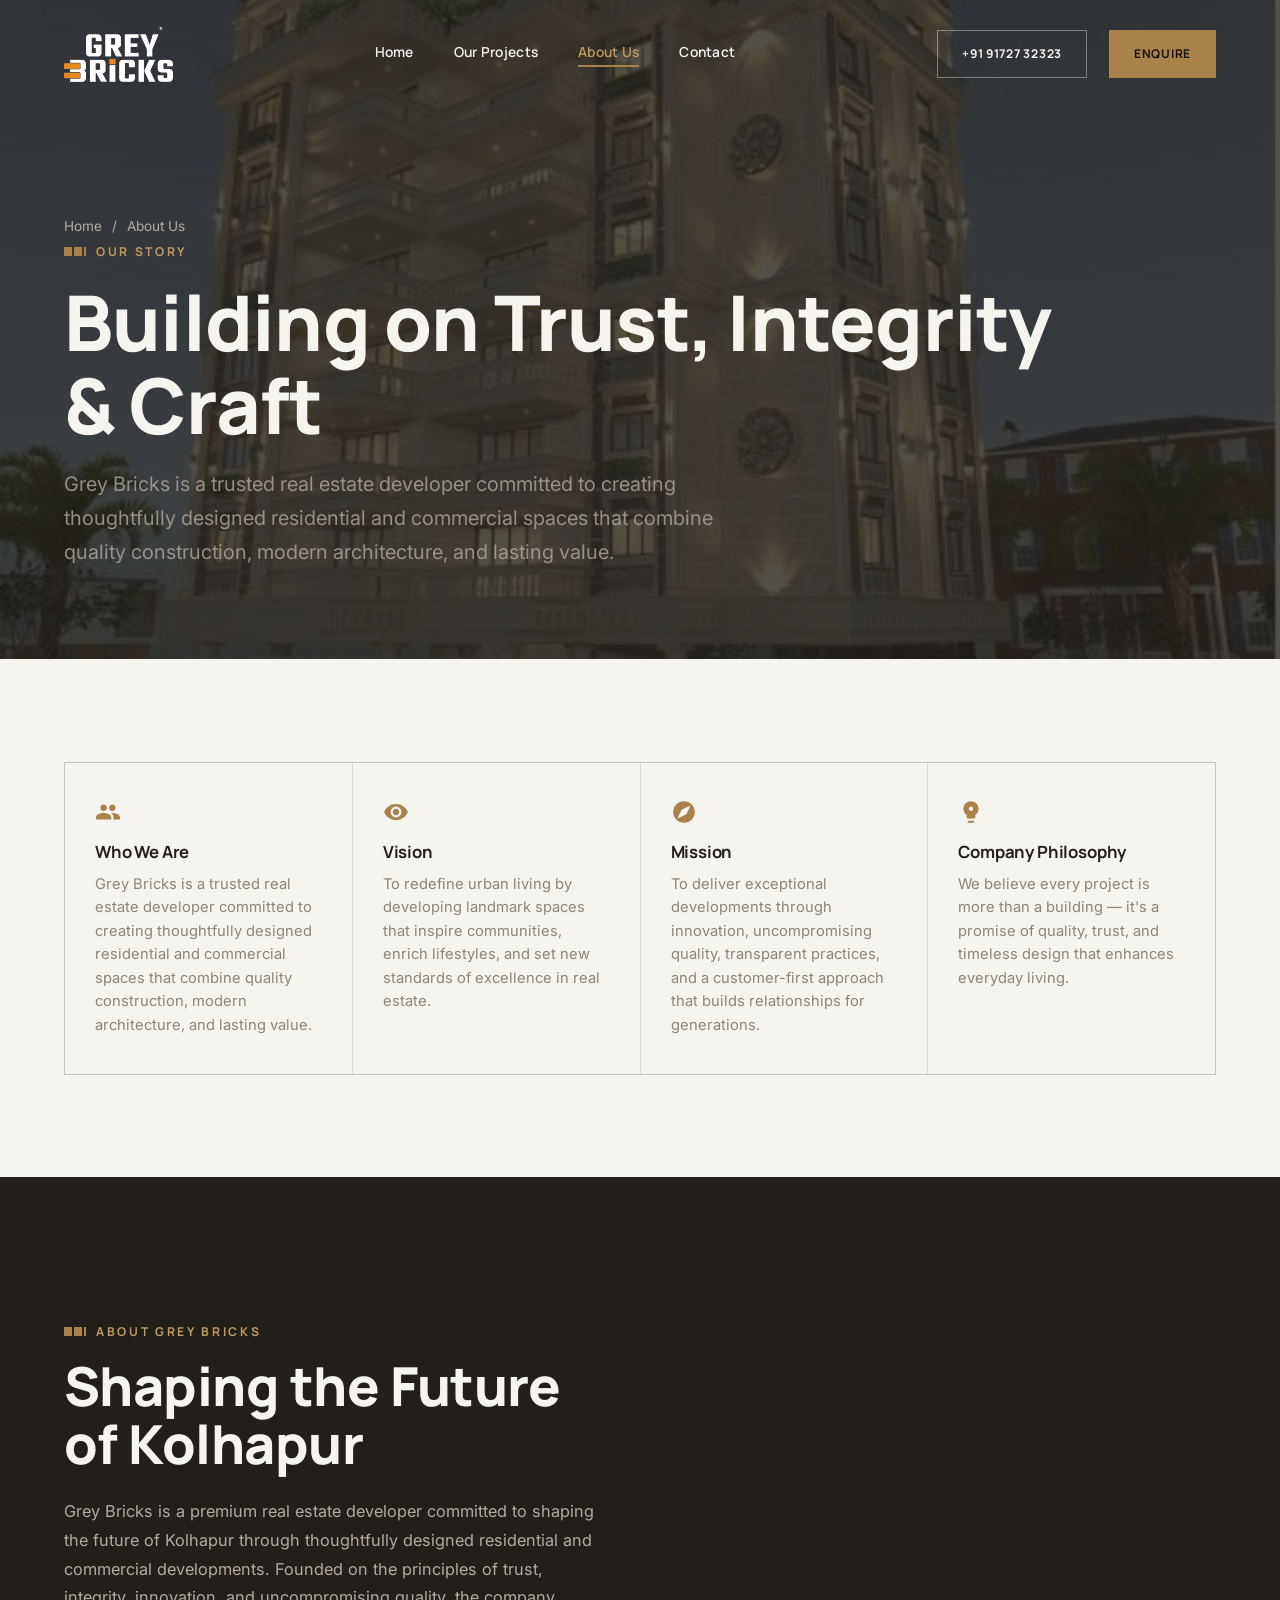
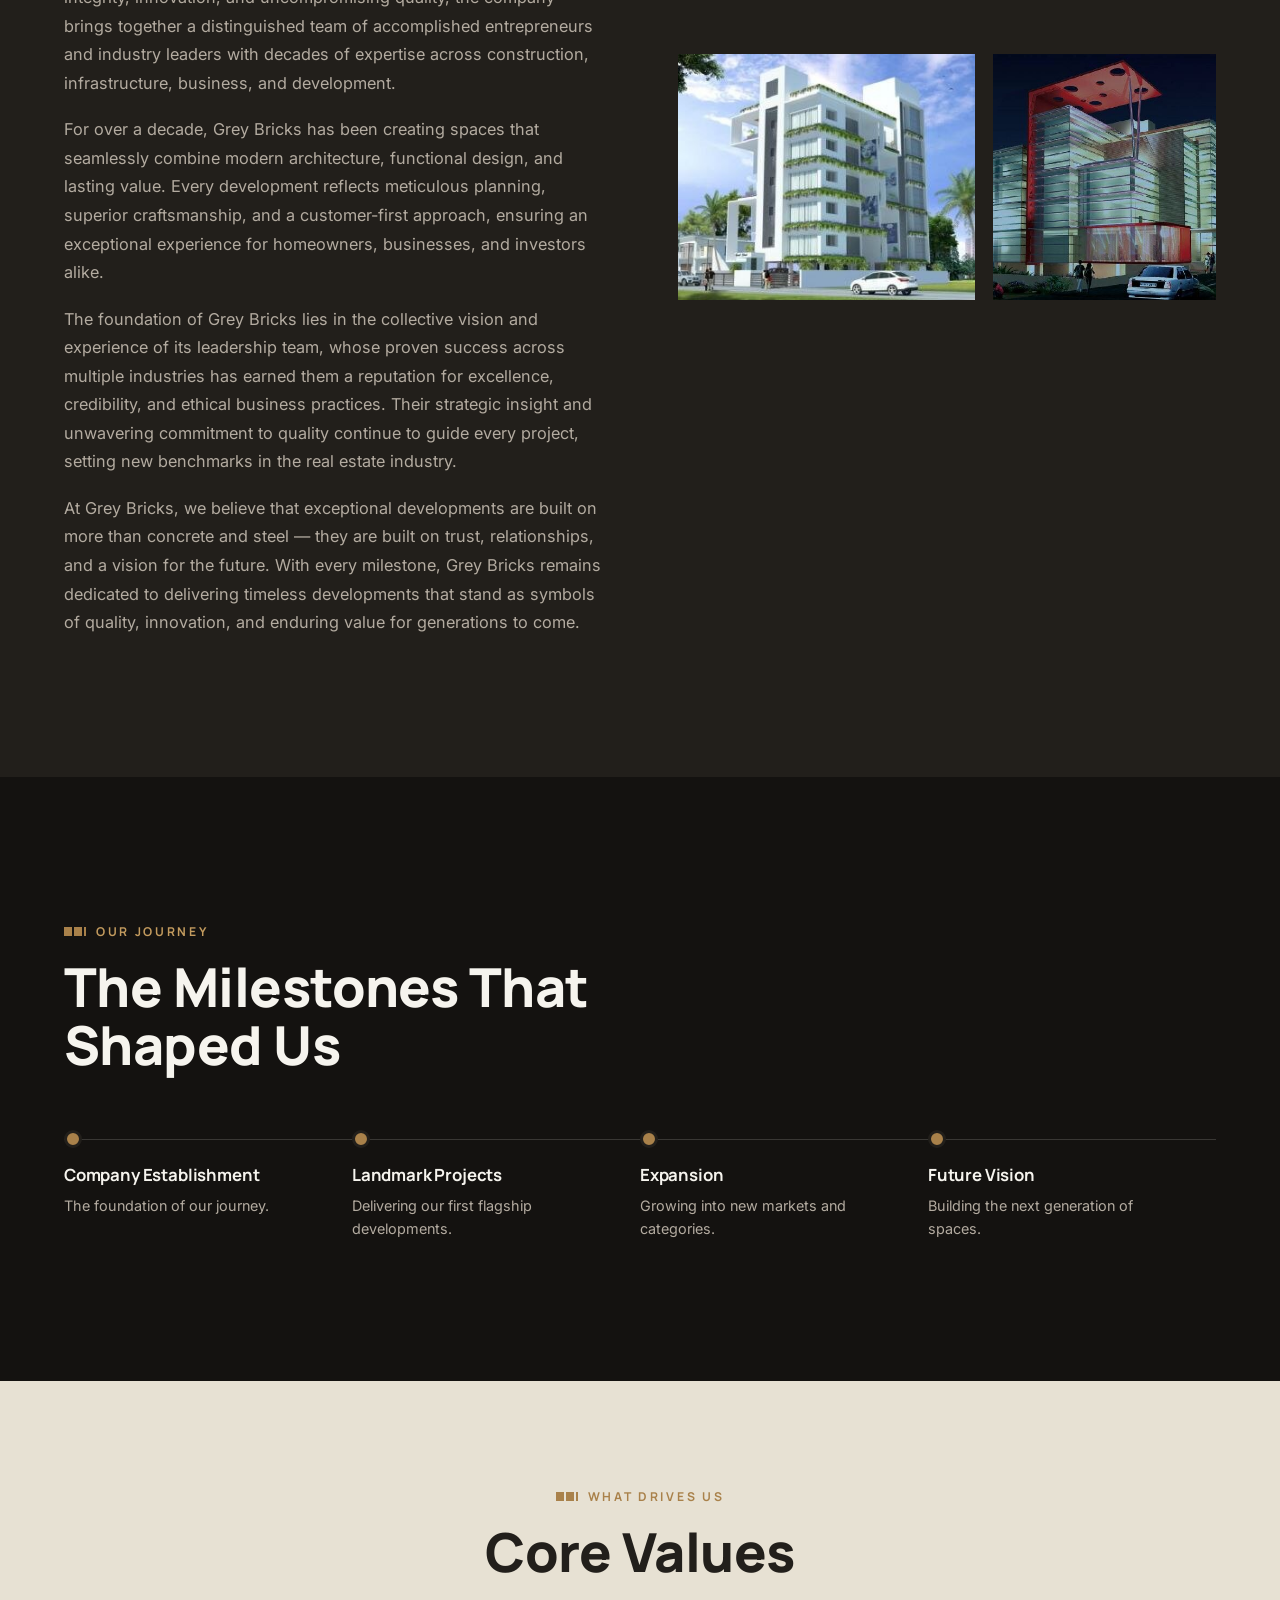
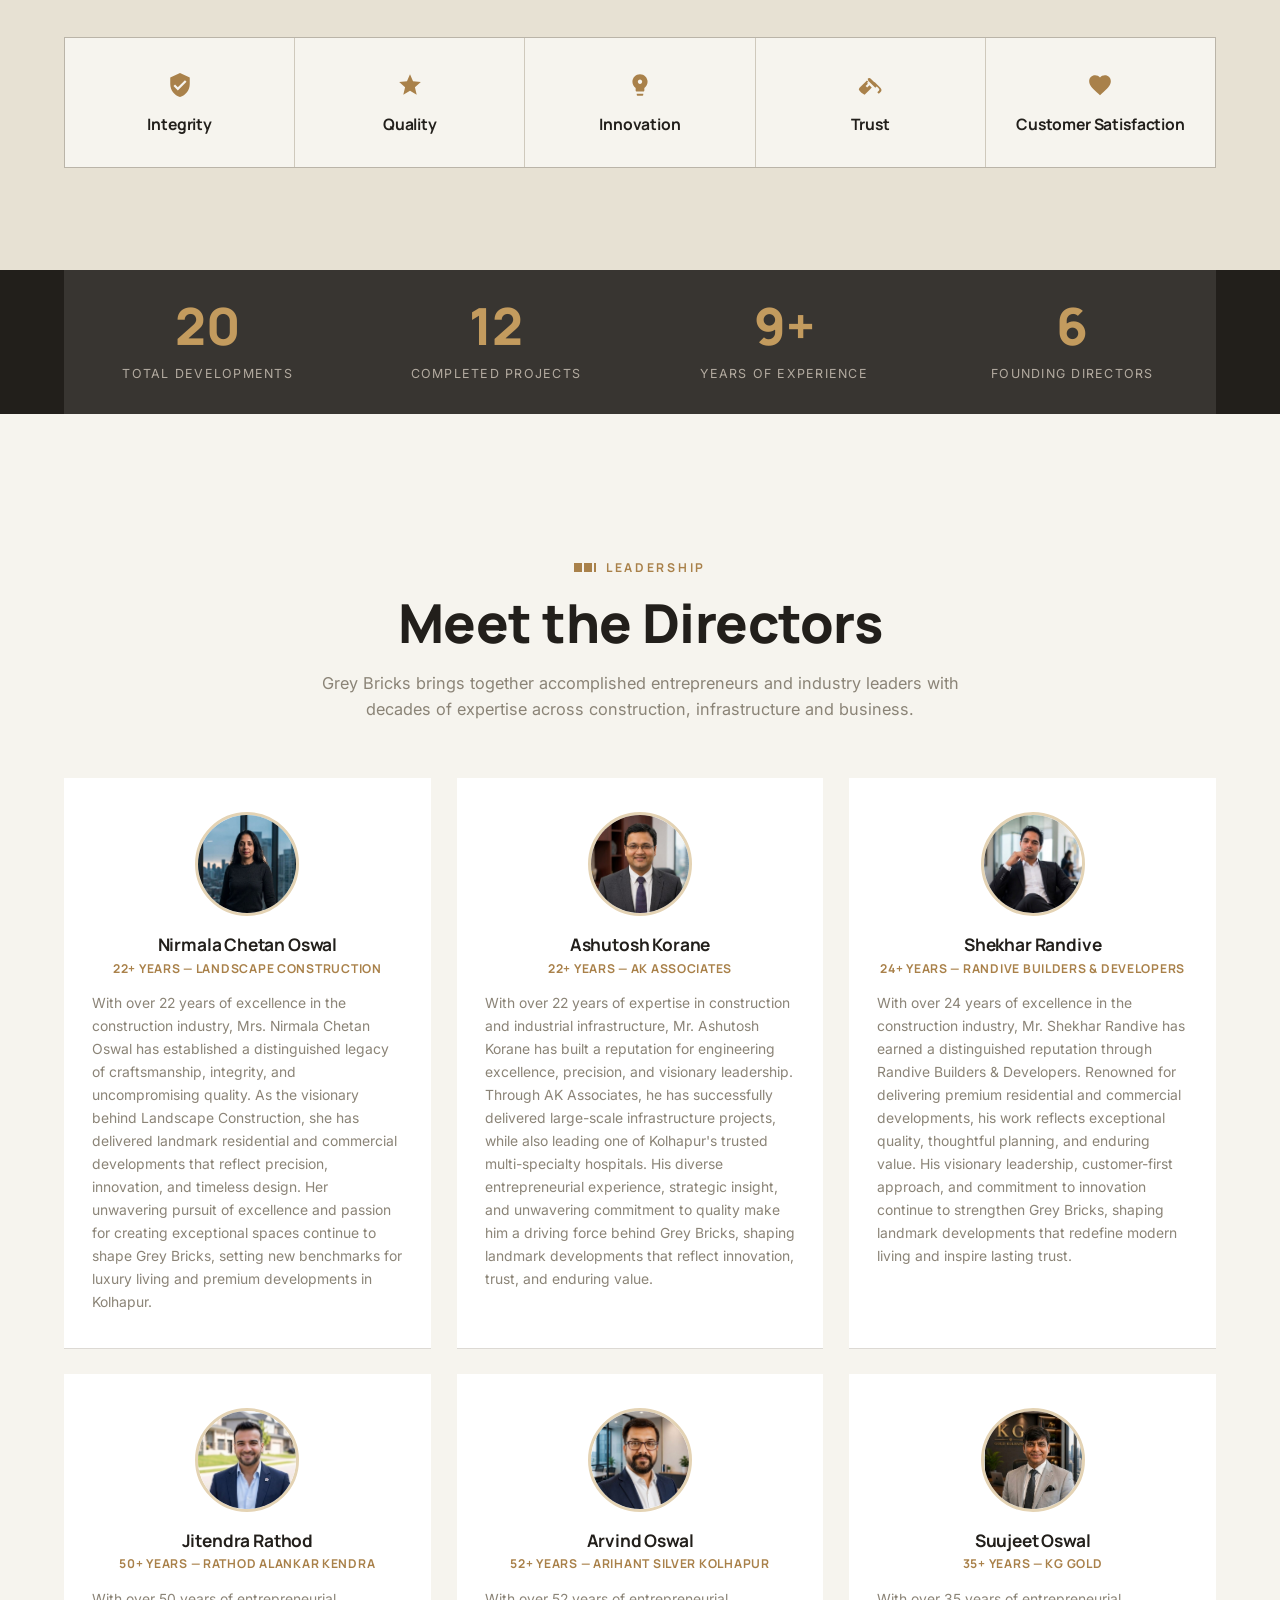
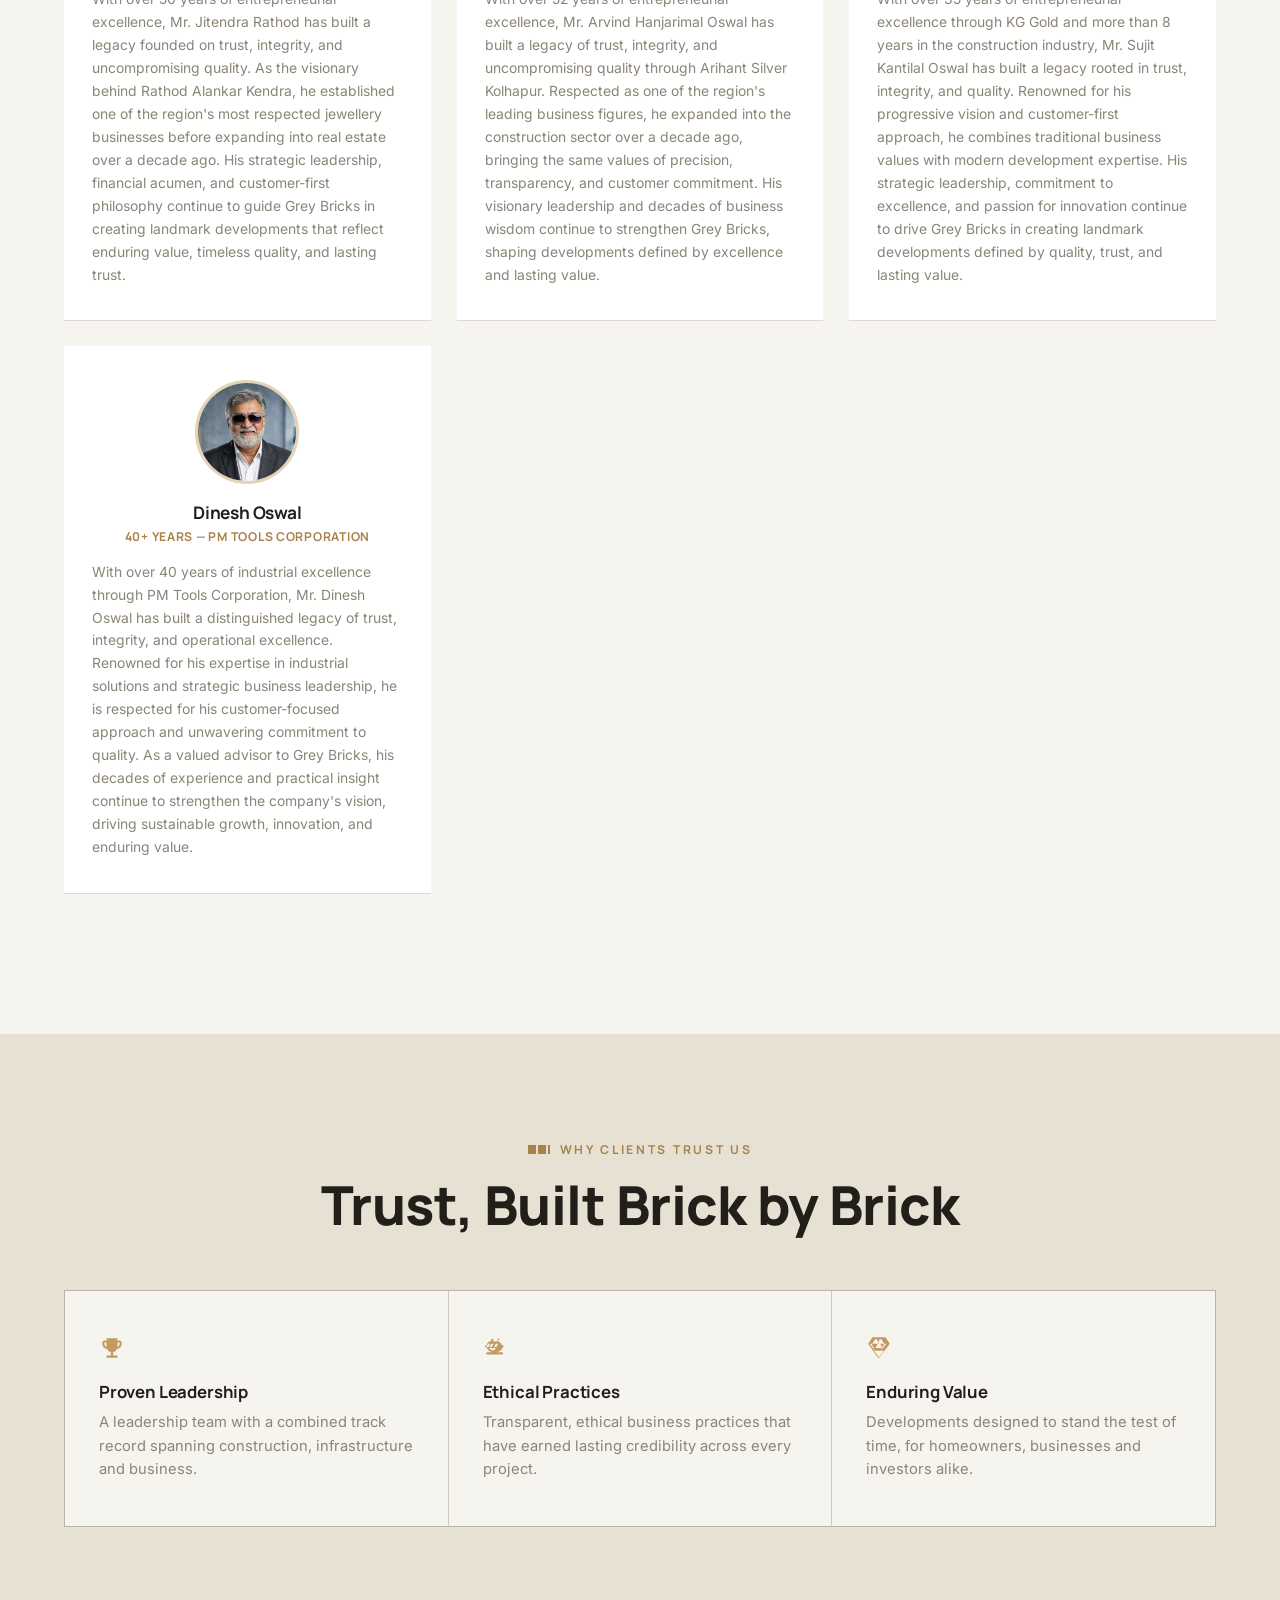
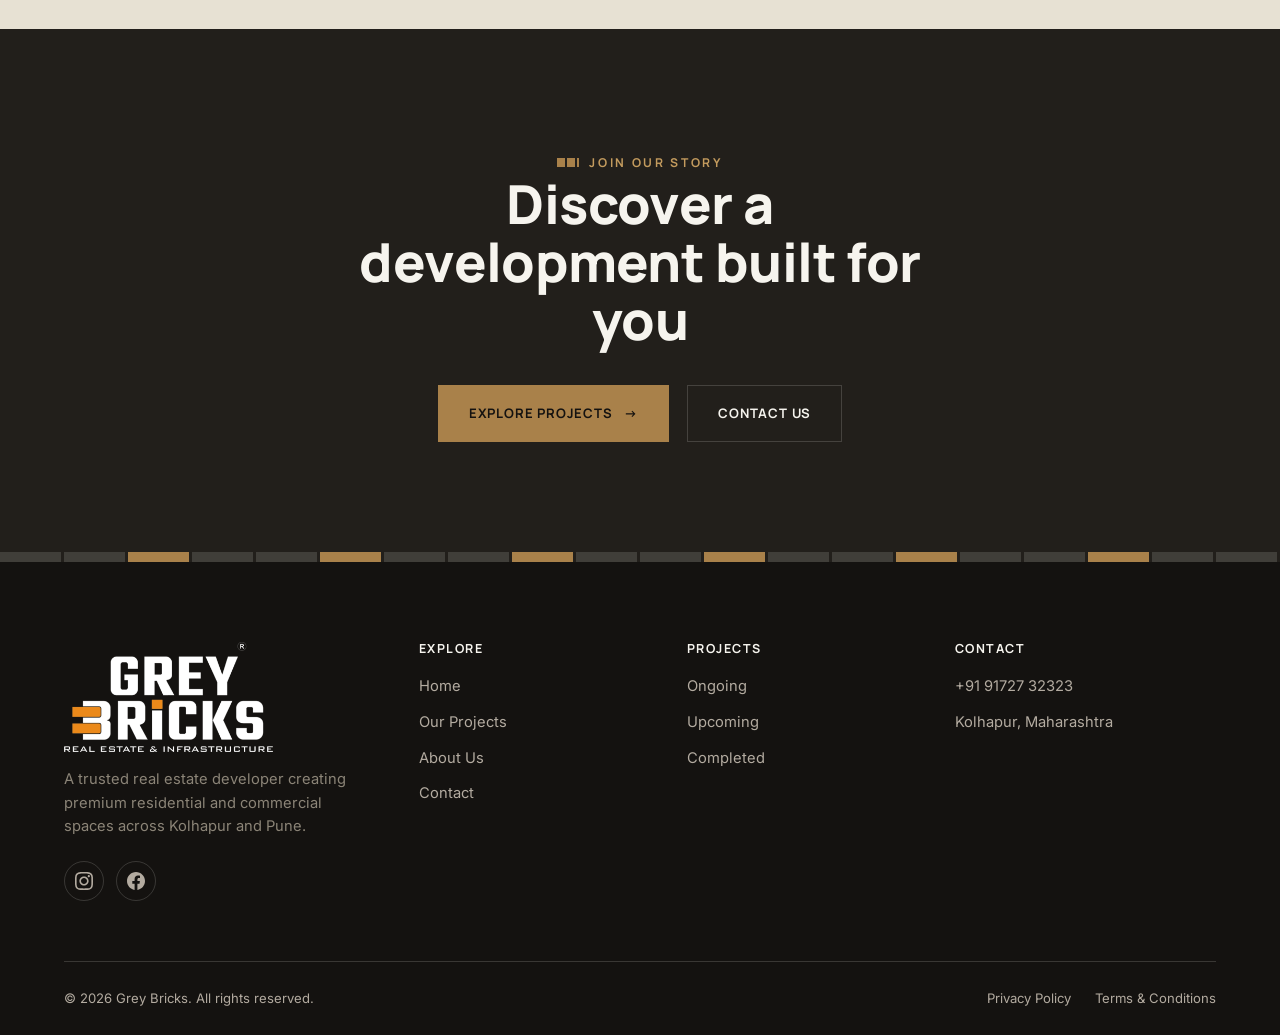
==== about.html @ 3a9ec226 "first commit" ====
<!DOCTYPE html>
<html lang="en">
<head>
<meta charset="UTF-8">
<meta name="viewport" content="width=device-width, initial-scale=1.0">
<title>About Us | Grey Bricks</title>
<meta name="description" content="Grey Bricks brings together accomplished entrepreneurs and industry leaders to shape Kolhapur's future through trust, integrity, innovation and uncompromising quality.">
<link rel="preconnect" href="https://fonts.googleapis.com">
<link rel="stylesheet" href="css/style.css">
</head>
<body>

<nav class="nav" id="nav">
  <div class="container">
    <a href="index.html" class="brand">
      <img src="images/GB-Logo_Title.png" alt="GB Logo" />
    </a>
    <div class="nav-links">
      <a href="index.html">Home</a>
      <a href="projects.html">Our Projects</a>
      <a href="about.html" class="active">About Us</a>
      <a href="contact.html">Contact</a>
    </div>
    <div class="nav-cta">
      <a href="tel:+919172732323" class="btn btn-ghost">+91 91727 32323</a>
      <a href="contact.html" class="btn btn-gold">Enquire</a>
    </div>
    <button class="nav-toggle" aria-label="Toggle menu"><span></span><span></span><span></span></button>
  </div>
</nav>

<div class="mobile-menu">
  <a href="index.html">Home</a>
  <a href="projects.html">Our Projects</a>
  <a href="about.html">About Us</a>
  <a href="contact.html">Contact</a>
  <a href="contact.html" class="btn btn-gold">Enquire Now</a>
</div>

<header class="page-hero">
  <div class="container">
    <div class="breadcrumb"><a href="index.html">Home</a> <span>/</span> <span>About Us</span></div>
    <span class="eyebrow on-dark">Our Story</span>
    <h1>Building on Trust, Integrity &amp; Craft</h1>
    <p class="lead">Grey Bricks is a trusted real estate developer committed to creating thoughtfully designed residential and commercial spaces that combine quality construction, modern architecture, and lasting value.</p>
  </div>
</header>

<!-- ===== WHO WE ARE / VISION / MISSION / PHILOSOPHY ===== -->
<section class="pad-l">
  <div class="container">
    <div class="philosophy-grid reveal-stagger" style="margin-top:0">
      <div class="philosophy-tile r-item">
        <span class="tile-icon"><svg width="26" height="26" viewBox="0 0 24 24" fill="currentColor" aria-hidden="true"><path d="M16 11c1.66 0 2.99-1.34 2.99-3S17.66 5 16 5c-1.66 0-3 1.34-3 3s1.34 3 3 3zm-8 0c1.66 0 2.99-1.34 2.99-3S9.66 5 8 5C6.34 5 5 6.34 5 8s1.34 3 3 3zm0 2c-2.33 0-7 1.17-7 3.5V19h14v-2.5c0-2.33-4.67-3.5-7-3.5zm8 0c-.29 0-.62.02-.97.05 1.16.84 1.97 1.97 1.97 3.45V19h6v-2.5c0-2.33-4.67-3.5-7-3.5z"/></svg></span>
        <h4 style="margin-top:18px">Who We Are</h4>
        <p>Grey Bricks is a trusted real estate developer committed to creating thoughtfully designed residential and commercial spaces that combine quality construction, modern architecture, and lasting value.</p>
      </div>
      <div class="philosophy-tile r-item">
        <span class="tile-icon"><svg width="26" height="26" viewBox="0 0 24 24" fill="currentColor" aria-hidden="true"><path d="M12 4.5C7 4.5 2.73 7.61 1 12c1.73 4.39 6 7.5 11 7.5s9.27-3.11 11-7.5c-1.73-4.39-6-7.5-11-7.5zM12 17c-2.76 0-5-2.24-5-5s2.24-5 5-5 5 2.24 5 5-2.24 5-5 5zm0-8c-1.66 0-3 1.34-3 3s1.34 3 3 3 3-1.34 3-3-1.34-3-3-3z"/></svg></span>
        <h4 style="margin-top:18px">Vision</h4>
        <p>To redefine urban living by developing landmark spaces that inspire communities, enrich lifestyles, and set new standards of excellence in real estate.</p>
      </div>
      <div class="philosophy-tile r-item">
        <span class="tile-icon"><svg width="26" height="26" viewBox="0 0 24 24" fill="currentColor" aria-hidden="true"><path d="M12 2C6.48 2 2 6.48 2 12s4.48 10 10 10 10-4.48 10-10S17.52 2 12 2zm2.19 12.19L6 18l3.81-8.19L18 6l-3.81 8.19z"/></svg></span>
        <h4 style="margin-top:18px">Mission</h4>
        <p>To deliver exceptional developments through innovation, uncompromising quality, transparent practices, and a customer-first approach that builds relationships for generations.</p>
      </div>
      <div class="philosophy-tile r-item">
        <span class="tile-icon"><svg width="26" height="26" viewBox="0 0 24 24" fill="currentColor" aria-hidden="true"><path d="M9 21c0 .55.45 1 1 1h4c.55 0 1-.45 1-1v-1H9v1zm3-19C8.14 2 5 5.14 5 9c0 2.38 1.19 4.47 3 5.74V17c0 .55.45 1 1 1h6c.55 0 1-.45 1-1v-2.26c1.81-1.27 3-3.36 3-5.74 0-3.86-3.14-7-7-7zm0 9c-1.1 0-2-.9-2-2s.9-2 2-2 2 .9 2 2-.9 2-2 2z"/></svg></span>
        <h4 style="margin-top:18px">Company Philosophy</h4>
        <p>We believe every project is more than a building &mdash; it's a promise of quality, trust, and timeless design that enhances everyday living.</p>
      </div>
    </div>
  </div>
</section>

<!-- ===== FULL NARRATIVE ===== -->
<section class="pad-xl bg-charcoal">
  <div class="container">
    <div class="split">
      <div class="reveal">
        <span class="eyebrow on-dark">About Grey Bricks</span>
        <h2 style="margin-top:14px">Shaping the Future of Kolhapur</h2>
        <p style="margin-top:24px;color:var(--grey-light);line-height:1.75">Grey Bricks is a premium real estate developer committed to shaping the future of Kolhapur through thoughtfully designed residential and commercial developments. Founded on the principles of trust, integrity, innovation, and uncompromising quality, the company brings together a distinguished team of accomplished entrepreneurs and industry leaders with decades of expertise across construction, infrastructure, business, and development.</p>
        <p style="margin-top:18px;color:var(--grey-light);line-height:1.75">For over a decade, Grey Bricks has been creating spaces that seamlessly combine modern architecture, functional design, and lasting value. Every development reflects meticulous planning, superior craftsmanship, and a customer-first approach, ensuring an exceptional experience for homeowners, businesses, and investors alike.</p>
        <p style="margin-top:18px;color:var(--grey-light);line-height:1.75">The foundation of Grey Bricks lies in the collective vision and experience of its leadership team, whose proven success across multiple industries has earned them a reputation for excellence, credibility, and ethical business practices. Their strategic insight and unwavering commitment to quality continue to guide every project, setting new benchmarks in the real estate industry.</p>
        <p style="margin-top:18px;color:var(--grey-light);line-height:1.75">At Grey Bricks, we believe that exceptional developments are built on more than concrete and steel &mdash; they are built on trust, relationships, and a vision for the future. With every milestone, Grey Bricks remains dedicated to delivering timeless developments that stand as symbols of quality, innovation, and enduring value for generations to come.</p>
      </div>
      <div class="split-media stack reveal">
        <img src="images/proj-grandstand.jpg" alt="Grandstand — residential development, Pratibhanagar">
        <img src="images/proj-square9.jpg" alt="Square 9 — commercial development, Assembly Road">
      </div>
    </div>
  </div>
</section>

<!-- ===== JOURNEY ===== -->
<section class="pad-xl bg-ink">
  <div class="container">
    <div class="section-head reveal">
      <span class="eyebrow on-dark">Our Journey</span>
      <h2>The Milestones That Shaped Us</h2>
    </div>
    <div class="journey reveal-stagger">
      <div class="journey-step r-item">
        <h4>Company Establishment</h4>
        <p>The foundation of our journey.</p>
      </div>
      <div class="journey-step r-item">
        <h4>Landmark Projects</h4>
        <p>Delivering our first flagship developments.</p>
      </div>
      <div class="journey-step r-item">
        <h4>Expansion</h4>
        <p>Growing into new markets and categories.</p>
      </div>
      <div class="journey-step r-item">
        <h4>Future Vision</h4>
        <p>Building the next generation of spaces.</p>
      </div>
    </div>
  </div>
</section>

<!-- ===== CORE VALUES ===== -->
<section class="pad-l bg-stone">
  <div class="container">
    <div class="section-head center reveal">
      <span class="eyebrow">What Drives Us</span>
      <h2>Core Values</h2>
    </div>
    <div class="values-grid reveal-stagger">
      <div class="value-tile r-item"><span class="tile-icon"><svg width="26" height="26" viewBox="0 0 24 24" fill="currentColor" aria-hidden="true"><path d="M12 1L3 5v6c0 5.55 3.84 10.74 9 12 5.16-1.26 9-6.45 9-12V5l-9-4zm-2 16l-4-4 1.41-1.41L10 14.17l6.59-6.59L18 9l-8 8z"/></svg></span><h4>Integrity</h4></div>
      <div class="value-tile r-item"><span class="tile-icon"><svg width="26" height="26" viewBox="0 0 24 24" fill="currentColor" aria-hidden="true"><path d="M12 17.27L18.18 21l-1.64-7.03L22 9.24l-7.19-.61L12 2 9.19 8.63 2 9.24l5.46 4.73L5.82 21z"/></svg></span><h4>Quality</h4></div>
      <div class="value-tile r-item"><span class="tile-icon"><svg width="26" height="26" viewBox="0 0 24 24" fill="currentColor" aria-hidden="true"><path d="M9 21c0 .55.45 1 1 1h4c.55 0 1-.45 1-1v-1H9v1zm3-19C8.14 2 5 5.14 5 9c0 2.38 1.19 4.47 3 5.74V17c0 .55.45 1 1 1h6c.55 0 1-.45 1-1v-2.26c1.81-1.27 3-3.36 3-5.74 0-3.86-3.14-7-7-7zm0 9c-1.1 0-2-.9-2-2s.9-2 2-2 2 .9 2 2-.9 2-2 2z"/></svg></span><h4>Innovation</h4></div>
      <div class="value-tile r-item"><span class="tile-icon"><svg width="26" height="26" viewBox="0 0 24 24" fill="currentColor" aria-hidden="true"><path d="M10.59 5.41c-.78.78-.78 2.05 0 2.83l6.3 6.3 2.12-2.12-6.3-6.3c-.78-.78-2.05-.78-2.83 0zM10.59 9.17L9.17 7.75 2.34 14.58a2 2 0 0 0 0 2.83l1.7 1.7L7 21l4.5-4.5 2.12-2.12-2.12-2.12-2.13 2.12-1.41-1.41 2.12-2.12-.99-.99zM16.24 9.17l-1.06 1.06 4.95 4.95a1.5 1.5 0 0 1 0 2.12l-1.41 1.41 1.41 1.41 1.42-1.42a3 3 0 0 0 0-4.24l-5.31-5.29z"/></svg></span><h4>Trust</h4></div>
      <div class="value-tile r-item"><span class="tile-icon"><svg width="26" height="26" viewBox="0 0 24 24" fill="currentColor" aria-hidden="true"><path d="M12 21.35l-1.45-1.32C5.4 15.36 2 12.28 2 8.5 2 5.42 4.42 3 7.5 3c1.74 0 3.41.81 4.5 2.09C13.09 3.81 14.76 3 16.5 3 19.58 3 22 5.42 22 8.5c0 3.78-3.4 6.86-8.55 11.54L12 21.35z"/></svg></span><h4>Customer Satisfaction</h4></div>
    </div>
  </div>
</section>

<!-- ===== ACHIEVEMENTS ===== -->
<section class="bg-charcoal">
  <div class="container">
    <div class="stats reveal" style="background:rgba(246,244,238,.1)">
      <div class="stat"><strong data-count="21">0</strong><span>Total Developments</span></div>
      <div class="stat"><strong data-count="13">0</strong><span>Completed Projects</span></div>
      <div class="stat"><strong data-count="10" data-suffix="+">0</strong><span>Years of Experience</span></div>
      <div class="stat"><strong data-count="7">0</strong><span>Founding Directors</span></div>
    </div>
  </div>
</section>

<!-- ===== DIRECTORS ===== -->
<section class="pad-xl">
  <div class="container">
    <div class="section-head center reveal">
      <span class="eyebrow">Leadership</span>
      <h2>Meet the Directors</h2>
      <p>Grey Bricks brings together accomplished entrepreneurs and industry leaders with decades of expertise across construction, infrastructure and business.</p>
    </div>
    <div class="director-grid reveal-stagger">

      <article class="director-card r-item">
        <div class="director-photo"><img src="images/director-nirmala-oswal.jpg" alt="Nirmala Chetan Oswal, Director, Grey Bricks" loading="lazy"></div>
        <h4>Nirmala Chetan Oswal</h4>
        <span class="director-title">22+ Years — Landscape Construction</span>
        <p>With over 22 years of excellence in the construction industry, Mrs. Nirmala Chetan Oswal has established a distinguished legacy of craftsmanship, integrity, and uncompromising quality. As the visionary behind Landscape Construction, she has delivered landmark residential and commercial developments that reflect precision, innovation, and timeless design. Her unwavering pursuit of excellence and passion for creating exceptional spaces continue to shape Grey Bricks, setting new benchmarks for luxury living and premium developments in Kolhapur.</p>
      </article>

      <article class="director-card r-item">
        <div class="director-photo"><img src="images/director-ashutosh-korane.jpg" alt="Ashutosh Korane, Director, Grey Bricks" loading="lazy"></div>
        <h4>Ashutosh Korane</h4>
        <span class="director-title">22+ Years — AK Associates</span>
        <p>With over 22 years of expertise in construction and industrial infrastructure, Mr. Ashutosh Korane has built a reputation for engineering excellence, precision, and visionary leadership. Through AK Associates, he has successfully delivered large-scale infrastructure projects, while also leading one of Kolhapur's trusted multi-specialty hospitals. His diverse entrepreneurial experience, strategic insight, and unwavering commitment to quality make him a driving force behind Grey Bricks, shaping landmark developments that reflect innovation, trust, and enduring value.</p>
      </article>

      <article class="director-card r-item">
        <div class="director-photo"><img src="images/director-shekhar-randive.jpg" alt="Shekhar Randive, Director, Grey Bricks" loading="lazy"></div>
        <h4>Shekhar Randive</h4>
        <span class="director-title">24+ Years — Randive Builders & Developers</span>
        <p>With over 24 years of excellence in the construction industry, Mr. Shekhar Randive has earned a distinguished reputation through Randive Builders & Developers. Renowned for delivering premium residential and commercial developments, his work reflects exceptional quality, thoughtful planning, and enduring value. His visionary leadership, customer-first approach, and commitment to innovation continue to strengthen Grey Bricks, shaping landmark developments that redefine modern living and inspire lasting trust.</p>
      </article>

      <article class="director-card r-item">
        <div class="director-photo"><img src="images/director-jitendra-rathod.jpg" alt="Jitendra Rathod, Director, Grey Bricks" loading="lazy"></div>
        <h4>Jitendra Rathod</h4>
        <span class="director-title">50+ Years — Rathod Alankar Kendra</span>
        <p>With over 50 years of entrepreneurial excellence, Mr. Jitendra Rathod has built a legacy founded on trust, integrity, and uncompromising quality. As the visionary behind Rathod Alankar Kendra, he established one of the region's most respected jewellery businesses before expanding into real estate over a decade ago. His strategic leadership, financial acumen, and customer-first philosophy continue to guide Grey Bricks in creating landmark developments that reflect enduring value, timeless quality, and lasting trust.</p>
      </article>

      <article class="director-card r-item">
        <div class="director-photo"><img src="images/director-arvind-oswal.jpg" alt="Arvind Oswal, Director, Grey Bricks" loading="lazy"></div>
        <h4>Arvind Oswal</h4>
        <span class="director-title">52+ Years — Arihant Silver Kolhapur</span>
        <p>With over 52 years of entrepreneurial excellence, Mr. Arvind Hanjarimal Oswal has built a legacy of trust, integrity, and uncompromising quality through Arihant Silver Kolhapur. Respected as one of the region's leading business figures, he expanded into the construction sector over a decade ago, bringing the same values of precision, transparency, and customer commitment. His visionary leadership and decades of business wisdom continue to strengthen Grey Bricks, shaping developments defined by excellence and lasting value.</p>
      </article>

      <article class="director-card r-item">
        <div class="director-photo"><img src="images/director-suujeet-oswal.jpg" alt="Suujeet Oswal, Director, Grey Bricks" loading="lazy"></div>
        <h4>Suujeet Oswal</h4>
        <span class="director-title">35+ Years — KG Gold</span>
        <p>With over 35 years of entrepreneurial excellence through KG Gold and more than 8 years in the construction industry, Mr. Sujit Kantilal Oswal has built a legacy rooted in trust, integrity, and quality. Renowned for his progressive vision and customer-first approach, he combines traditional business values with modern development expertise. His strategic leadership, commitment to excellence, and passion for innovation continue to drive Grey Bricks in creating landmark developments defined by quality, trust, and lasting value.</p>
      </article>

      <article class="director-card r-item">
        <div class="director-photo"><img src="images/director-dinesh-oswal.jpg" alt="Dinesh Oswal, Director, Grey Bricks" loading="lazy"></div>
        <h4>Dinesh Oswal</h4>
        <span class="director-title">40+ Years — PM Tools Corporation</span>
        <p>With over 40 years of industrial excellence through PM Tools Corporation, Mr. Dinesh Oswal has built a distinguished legacy of trust, integrity, and operational excellence. Renowned for his expertise in industrial solutions and strategic business leadership, he is respected for his customer-focused approach and unwavering commitment to quality. As a valued advisor to Grey Bricks, his decades of experience and practical insight continue to strengthen the company's vision, driving sustainable growth, innovation, and enduring value.</p>
      </article>
    </div>
  </div>
</section>

<!-- ===== WHY CLIENTS TRUST US ===== -->
<section class="pad-l bg-stone">
  <div class="container">
    <div class="section-head center reveal">
      <span class="eyebrow">Why Clients Trust Us</span>
      <h2>Trust, Built Brick by Brick</h2>
    </div>
    <div class="feature-grid reveal-stagger">
      <div class="feature r-item">
        <span class="feature-icon"><svg width="26" height="26" viewBox="0 0 24 24" fill="currentColor" aria-hidden="true"><path d="M19 5h-2V3H7v2H5c-1.1 0-2 .9-2 2v1c0 2.55 1.92 4.63 4.39 4.94.63 1.5 1.98 2.63 3.61 2.96V19H7v2h10v-2h-4v-3.1c1.63-.33 2.98-1.46 3.61-2.96C19.08 12.63 21 10.55 21 8V7c0-1.1-.9-2-2-2zM5 8V7h2v3.82C5.84 10.4 5 9.3 5 8zm14 0c0 1.3-.84 2.4-2 2.82V7h2v1z"/></svg></span>
        <h4>Proven Leadership</h4>
        <p>A leadership team with a combined track record spanning construction, infrastructure and business.</p>
      </div>
      <div class="feature r-item">
        <span class="feature-icon"><svg width="26" height="26" viewBox="0 0 24 24" fill="currentColor" aria-hidden="true"><path d="M13 4.5v1.07c2.2.24 3.98 1.82 4.4 4H18c.55 0 1 .45 1 1s-.45 1-1 1h-.16c-.42 2.18-2.2 3.76-4.4 4V16h4c.55 0 1 .45 1 1s-.45 1-1 1H4c-.55 0-1-.45-1-1s.45-1 1-1h4v-.43c-2.2-.24-3.98-1.82-4.4-4H3c-.55 0-1-.45-1-1s.45-1 1-1h.16c.42-2.18 2.2-3.76 4.4-4V4.5c0-.55.45-1 1-1s1 .45 1 1V6h3.88V4.5c0-.55.45-1 1-1s1 .45 1 1zM6.12 8h-1.5c-.37.9-.9 1.74-1.56 2.44l.3.56h1.77l1.5-3zm1.56 0l-1.5 3h2.06l1.5-3h-2.06zm4.13 0l-1.5 3h2.06l1.5-3h-2.06zM7.12 12h-1.5l.19.35C7.05 13.24 8.02 14.05 9 14.3v-2.3H7.12zm3.19 0h-1.06v2.3c.98-.25 1.95-1.06 2.19-1.95l.19-.35h-1.32z"/></svg></span>
        <h4>Ethical Practices</h4>
        <p>Transparent, ethical business practices that have earned lasting credibility across every project.</p>
      </div>
      <div class="feature r-item">
        <span class="feature-icon"><svg width="26" height="26" viewBox="0 0 24 24" fill="currentColor" aria-hidden="true"><path d="M6 2h12l4 6-9.53 12.71a1 1 0 0 1-1.57 0L2 8l4-6zm2.4 2l-2.5 4h4.83l2-4H8.4zM3.31 8l4.95 6.6L5.23 8H3.31zm7.55 0l-2 4h6.28l-2-4h-4.28zm-3.47 6.5L12 20.7l4.61-6.2H7.39zM18.69 8h-1.92l-3.03 6.6 4.95-6.6zm-8.74-4l2 4h4.83l-2.5-4h-4.33z"/></svg></span>
        <h4>Enduring Value</h4>
        <p>Developments designed to stand the test of time, for homeowners, businesses and investors alike.</p>
      </div>
    </div>
  </div>
</section>

<!-- ===== CTA ===== -->
<section class="cta-band">
  <div class="brick-course on-dark"><span></span><span></span><span></span><span></span><span></span><span></span><span></span><span></span><span></span><span></span><span></span><span></span><span></span><span></span><span></span><span></span><span></span><span></span><span></span><span></span></div>
  <div class="container reveal">
    <span class="eyebrow on-dark">Join Our Story</span>
    <h2>Discover a development built for you</h2>
    <div class="hero-cta">
      <a href="projects.html" class="btn btn-gold">Explore Projects <span class="btn-arrow">&rarr;</span></a>
      <a href="contact.html" class="btn btn-ghost on-dark">Contact Us</a>
    </div>
  </div>
</section>

<footer class="site-footer">
  <div class="container">
    <div class="footer-grid">
      <div class="footer-brand">
        <a href="index.html" class="brand"><img src="images/GB-Logo.png" alt="GB Logo" /></a>
        <p>A trusted real estate developer creating premium residential and commercial spaces across Kolhapur and Pune.</p>
        <div class="footer-social" style="margin-top:22px">
          <a href="#" aria-label="Instagram"><svg width="18" height="18" viewBox="0 0 24 24" fill="currentColor" aria-hidden="true"><path d="M12 2.163c3.204 0 3.584.012 4.85.07 3.252.148 4.771 1.691 4.919 4.919.058 1.265.069 1.645.069 4.849 0 3.205-.012 3.584-.069 4.849-.149 3.225-1.664 4.771-4.919 4.919-1.266.058-1.644.07-4.85.07-3.204 0-3.584-.012-4.849-.07-3.26-.149-4.771-1.699-4.919-4.92-.058-1.265-.07-1.644-.07-4.849 0-3.204.013-3.583.07-4.849.149-3.227 1.664-4.771 4.919-4.919 1.266-.057 1.645-.069 4.849-.069zm0-2.163c-3.259 0-3.667.014-4.947.072-4.358.2-6.78 2.618-6.98 6.98-.059 1.281-.073 1.689-.073 4.948 0 3.259.014 3.668.072 4.948.2 4.358 2.618 6.78 6.98 6.98 1.281.058 1.689.072 4.948.072 3.259 0 3.668-.014 4.948-.072 4.354-.2 6.782-2.618 6.979-6.98.059-1.28.073-1.689.073-4.948 0-3.259-.014-3.667-.072-4.947-.196-4.354-2.617-6.78-6.979-6.98-1.281-.059-1.69-.073-4.949-.073zm0 5.838c-3.403 0-6.162 2.759-6.162 6.162s2.759 6.163 6.162 6.163 6.162-2.759 6.162-6.163c0-3.403-2.759-6.162-6.162-6.162zm0 10.162c-2.209 0-4-1.79-4-4 0-2.209 1.791-4 4-4s4 1.791 4 4c0 2.21-1.791 4-4 4zm6.406-11.845c-.796 0-1.441.645-1.441 1.44s.645 1.44 1.441 1.44c.795 0 1.439-.645 1.439-1.44s-.644-1.44-1.439-1.44z"/></svg></a>
          <a href="#" aria-label="Facebook"><svg width="18" height="18" viewBox="0 0 24 24" fill="currentColor" aria-hidden="true"><path d="M24 12.073c0-6.627-5.373-12-12-12s-12 5.373-12 12c0 5.99 4.388 10.954 10.125 11.854v-8.385H7.078v-3.47h3.047V9.43c0-3.007 1.792-4.669 4.533-4.669 1.312 0 2.686.235 2.686.235v2.953H15.83c-1.491 0-1.956.925-1.956 1.874v2.25h3.328l-.532 3.47h-2.796v8.385C19.612 23.027 24 18.062 24 12.073z"/></svg></a>
        </div>
      </div>
      <div class="footer-col">
        <h4>Explore</h4>
        <a href="index.html">Home</a>
        <a href="projects.html">Our Projects</a>
        <a href="about.html">About Us</a>
        <a href="contact.html">Contact</a>
      </div>
      <div class="footer-col">
        <h4>Projects</h4>
        <a href="projects.html#ongoing">Ongoing</a>
        <a href="projects.html#upcoming">Upcoming</a>
        <a href="projects.html#completed">Completed</a>
      </div>
      <div class="footer-col">
        <h4>Contact</h4>
        <a href="tel:+919172732323">+91 91727 32323</a>
        <span style="display:block;color:var(--grey-light);font-size:.92rem">Kolhapur, Maharashtra</span>
      </div>
    </div>
    <div class="footer-bottom">
      <span>&copy; <span id="year"></span> Grey Bricks. All rights reserved.</span>
      <div class="footer-legal">
        <a href="#">Privacy Policy</a>
        <a href="#">Terms &amp; Conditions</a>
      </div>
    </div>
  </div>
</footer>

<script>document.getElementById('year').textContent = new Date().getFullYear();</script>
<script src="js/main.js"></script>
</body>
</html>
---- css/style.css ----
/* ============================================================
   GREY BRICKS — Design System
   Signature motif: a running-bond "brick coursing" line —
   offset blocks echoing the brand name and the act of building —
   used as dividers, pagination, and hover states throughout.
   ============================================================ */

@import url("https://fonts.googleapis.com/css2?family=Manrope:wght@400;500;600;700;800&family=Inter:wght@400;500;600&display=swap");

:root {
  /* ---- palette ---- */
  --paper: #f6f4ee;
  --paper-2: #efebe1;
  --stone: #e7e1d3;
  --stone-dark: #cfc6b0;
  --charcoal: #221f1b;
  --ink: #141210;
  --grey: #8b8477;
  --grey-light: #b3aba0;
  --line: rgba(34, 31, 27, 0.12);
  --line-light: rgba(246, 244, 238, 0.16);
  --gold: #a9814a;
  --gold-bright: #c39b5e;
  --gold-soft: #e4d3b4;
  --white: #ffffff;

  /* ---- type ---- */
  --display: "Manrope", sans-serif;
  --body: "Inter", sans-serif;

  /* ---- motion ---- */
  --ease: cubic-bezier(0.22, 0.61, 0.36, 1);
  --fast: 0.25s;
  --med: 0.55s;
  --slow: 0.9s;
}

*,
*::before,
*::after {
  box-sizing: border-box;
  margin: 0;
  padding: 0;
}
html {
  scroll-behavior: smooth;
}
@media (prefers-reduced-motion: reduce) {
  html {
    scroll-behavior: auto;
  }
  *,
  *::before,
  *::after {
    animation-duration: 0.001ms !important;
    animation-iteration-count: 1 !important;
    transition-duration: 0.001ms !important;
    scroll-behavior: auto !important;
  }
}

body {
  font-family: var(--body);
  color: var(--charcoal);
  background: var(--paper);
  -webkit-font-smoothing: antialiased;
  line-height: 1.6;
  overflow-x: hidden;
}

img {
  max-width: 100%;
  display: block;
}
a {
  color: inherit;
  text-decoration: none;
}
ul {
  list-style: none;
}
button {
  font-family: inherit;
  cursor: pointer;
  border: none;
  background: none;
}
input,
textarea,
select {
  font-family: inherit;
  font-size: 1rem;
  color: var(--charcoal);
}

::selection {
  background: var(--gold);
  color: var(--white);
}

:focus-visible {
  outline: 2px solid var(--gold);
  outline-offset: 3px;
}

.container {
  width: 100%;
  max-width: 1280px;
  margin-inline: auto;
  padding-inline: clamp(20px, 5vw, 64px);
}

section {
  position: relative;
}

/* ---- typography scale ---- */
h1,
h2,
h3,
h4 {
  font-family: var(--display);
  font-weight: 800;
  letter-spacing: -0.01em;
  line-height: 1.08;
  color: var(--charcoal);
}
h1 {
  font-size: clamp(2.6rem, 6vw, 5.4rem);
}
h2 {
  font-size: clamp(2rem, 4.2vw, 3.4rem);
}
h3 {
  font-size: clamp(1.3rem, 2.2vw, 1.8rem);
}
h4 {
  font-size: 1.05rem;
  font-weight: 700;
}

p {
  color: var(--grey);
  font-size: 1.02rem;
}
p.lead {
  font-size: clamp(1.05rem, 1.6vw, 1.25rem);
  color: var(--charcoal);
  opacity: 0.78;
  line-height: 1.7;
}

.eyebrow {
  display: inline-flex;
  align-items: center;
  gap: 10px;
  font-family: var(--display);
  font-weight: 700;
  font-size: 0.76rem;
  letter-spacing: 0.22em;
  text-transform: uppercase;
  color: var(--gold);
}
.eyebrow::before {
  content: "";
  width: 22px;
  height: 9px;
  background-image: repeating-linear-gradient(
    90deg,
    var(--gold) 0 8px,
    transparent 8px 10px
  );
  display: block;
}
.eyebrow.on-dark {
  color: var(--gold-bright);
}

.section-head {
  max-width: 680px;
  margin-bottom: 56px;
}
.section-head.center {
  margin-inline: auto;
  text-align: center;
}
.section-head h2 {
  margin-top: 14px;
}
.section-head p {
  margin-top: 18px;
}

/* ============================================================
   SIGNATURE — Brick coursing divider
   A running-bond row of offset blocks, referencing "Grey Bricks".
   ============================================================ */
.brick-course {
  display: flex;
  height: 10px;
  width: 100%;
  overflow: hidden;
}
.brick-course span {
  flex: 1 0 40px;
  height: 10px;
  background: var(--stone-dark);
  margin-right: 3px;
}
.brick-course span:nth-child(3n) {
  background: var(--gold-soft);
}
.brick-course.offset span:nth-child(2n) {
  transform: translateX(20px);
}
.brick-course.on-dark span {
  background: rgba(246, 244, 238, 0.14);
}
.brick-course.on-dark span:nth-child(3n) {
  background: var(--gold);
}

.brick-rule {
  display: flex;
  align-items: center;
  gap: 2px;
  height: 7px;
  width: 96px;
}
.brick-rule i {
  display: block;
  flex: 1;
  height: 7px;
  background: var(--stone-dark);
}
.brick-rule i:nth-child(2) {
  transform: translateX(6px);
  background: var(--gold);
}
.brick-rule.on-dark i {
  background: rgba(246, 244, 238, 0.22);
}
.brick-rule.on-dark i:nth-child(2) {
  background: var(--gold-bright);
}

/* small brick glyph used in place of numerals / bullets */
.brick-mark {
  display: inline-grid;
  grid-template-columns: 1fr 1fr;
  grid-template-rows: 1fr 1fr;
  gap: 2px;
  width: 18px;
  height: 18px;
  flex: none;
}
.brick-mark i {
  background: var(--gold);
  border-radius: 1px;
}
.brick-mark i:nth-child(2),
.brick-mark i:nth-child(3) {
  background: var(--stone-dark);
}

/* ---- buttons ---- */
.btn {
  position: relative;
  display: inline-flex;
  align-items: center;
  gap: 12px;
  font-family: var(--display);
  font-weight: 700;
  font-size: 0.82rem;
  letter-spacing: 0.06em;
  text-transform: uppercase;
  padding: 17px 30px;
  border: 1px solid transparent;
  transition:
    background var(--fast) var(--ease),
    color var(--fast) var(--ease),
    border-color var(--fast) var(--ease),
    transform var(--fast) var(--ease);
  white-space: nowrap;
}
.btn:active {
  transform: translateY(1px);
}
.btn-primary {
  background: var(--charcoal);
  color: var(--paper);
}
.btn-primary:hover {
  background: var(--gold);
  color: var(--ink);
}
.btn-gold {
  background: var(--gold);
  color: var(--ink);
}
.btn-gold:hover {
  background: var(--gold-bright);
}
.btn-ghost {
  border-color: var(--line);
  color: var(--charcoal);
}
.btn-ghost:hover {
  border-color: var(--charcoal);
  background: var(--charcoal);
  color: var(--paper);
}
.btn-ghost.on-dark {
  border-color: var(--line-light);
  color: var(--paper);
}
.btn-ghost.on-dark:hover {
  border-color: var(--paper);
  background: var(--paper);
  color: var(--ink);
}
.btn-arrow {
  transition: transform var(--fast) var(--ease);
}
.btn:hover .btn-arrow {
  transform: translateX(4px);
}
.btn-block {
  width: 100%;
  justify-content: center;
}

/* ============================================================
   NAV
   ============================================================ */
.nav {
  position: fixed;
  top: 0;
  left: 0;
  right: 0;
  z-index: 100;
  padding: 26px 0;
  background: transparent;
  border-bottom: 1px solid transparent;
  transition:
    background var(--fast) var(--ease),
    padding var(--fast) var(--ease),
    box-shadow var(--fast) var(--ease),
    border-color var(--fast) var(--ease);
}
.nav.scrolled {
  background: rgba(20, 18, 16, 0.94);
  backdrop-filter: blur(14px);
  -webkit-backdrop-filter: blur(14px);
  padding: 16px 0;
  box-shadow:
    0 1px 0 rgba(246, 244, 238, 0.04),
    0 12px 30px -20px rgba(0, 0, 0, 0.6);
  border-bottom-color: rgba(246, 244, 238, 0.12);
}
.nav .container {
  display: flex;
  align-items: center;
  justify-content: space-between;
  gap: 24px;
}
.brand {
  display: flex;
  align-items: center;
  gap: 12px;
  font-family: var(--display);
  font-weight: 800;
  font-size: 1.18rem;
  letter-spacing: -0.01em;
  color: var(--paper);
  transition: color var(--fast) var(--ease);
}
.nav:has(.nav-toggle.open) {
  background: rgba(20, 18, 16, 0.94);
  backdrop-filter: blur(14px);
  -webkit-backdrop-filter: blur(14px);
  border-bottom-color: rgba(246, 244, 238, 0.12);
}
.nav.scrolled .brand {
  color: var(--paper);
}
.brand-mark {
  display: grid;
  grid-template-columns: 1fr 1fr;
  grid-template-rows: 1fr 1fr;
  gap: 3px;
  width: 26px;
  height: 26px;
}
.brand-mark i {
  background: var(--gold);
}
.brand-mark i:nth-child(2) {
  background: var(--paper);
  opacity: 0.5;
}
.brand-mark i:nth-child(3) {
  background: var(--paper);
  opacity: 0.5;
}
.nav.scrolled .brand-mark i:nth-child(2),
.nav.scrolled .brand-mark i:nth-child(3) {
  background: var(--charcoal);
  opacity: 0.28;
}
.brand small {
  display: block;
  font-family: var(--body);
  font-weight: 400;
  font-size: 0.62rem;
  letter-spacing: 0.18em;
  text-transform: uppercase;
  color: var(--gold-bright);
  margin-top: 1px;
}
.brand img {
  display: block;
  width: auto;
  height: 56px;
  flex-shrink: 0;
}
.nav.scrolled .brand img {
  height: 46px;
}

.nav-links {
  display: flex;
  align-items: center;
  gap: 40px;
}
.nav-links a {
  font-family: var(--display);
  font-weight: 600;
  font-size: 0.86rem;
  letter-spacing: 0.02em;
  color: var(--paper);
  position: relative;
  padding-bottom: 4px;
  transition: color var(--fast) var(--ease);
}
.nav.scrolled .nav-links a {
  color: var(--paper);
}
.nav-links a::after {
  content: "";
  position: absolute;
  left: 0;
  bottom: 0;
  height: 2px;
  width: 0;
  background: var(--gold);
  transition: width var(--fast) var(--ease);
}
.nav-links a:hover::after,
.nav-links a.active::after {
  width: 100%;
}
.nav-links a.active {
  color: var(--gold-bright);
}
.nav.scrolled .nav-links a.active {
  color: var(--gold);
}

.nav-cta {
  display: flex;
  align-items: center;
  gap: 22px;
}
.nav-cta .btn {
  padding: 13px 24px;
  font-size: 0.75rem;
}
.nav-cta .btn-ghost {
  border-color: rgba(246, 244, 238, 0.4);
  color: var(--paper);
}
.nav.scrolled .nav-cta .btn-ghost {
  border-color: rgba(246, 244, 238, 0.4);
  color: var(--paper);
}

.nav-toggle {
  display: none;
  flex-direction: column;
  gap: 5px;
  width: 30px;
  z-index: 101;
}
.nav-toggle span {
  height: 2px;
  background: var(--paper);
  transition: all var(--fast) var(--ease);
}
.nav.scrolled .nav-toggle span {
  background: var(--paper);
}
.nav-toggle.open span {
  background: var(--paper);
}
.nav-toggle.open span:nth-child(1) {
  transform: translateY(7px) rotate(45deg);
}
.nav-toggle.open span:nth-child(2) {
  opacity: 0;
}
.nav-toggle.open span:nth-child(3) {
  transform: translateY(-7px) rotate(-45deg);
}

.mobile-menu {
  position: fixed;
  inset: 0;
  background: var(--paper);
  z-index: 99;
  display: flex;
  flex-direction: column;
  justify-content: center;
  padding: 0 40px;
  transform: translateY(-100%);
  transition: transform var(--med) var(--ease);
}
.mobile-menu.open {
  transform: translateY(0);
}
.mobile-menu a {
  font-family: var(--display);
  font-weight: 800;
  font-size: 2rem;
  padding: 14px 0;
  border-bottom: 1px solid var(--line);
}
.mobile-menu .btn {
  margin-top: 28px;
}

/* ============================================================
   HERO + CAROUSEL
   ============================================================ */
.hero {
  position: relative;
  height: 100vh;
  min-height: 640px;
  overflow: hidden;
  background: var(--ink);
}
.hero-slides {
  position: absolute;
  inset: 0;
}
.hero-slide {
  position: absolute;
  inset: 0;
  opacity: 0;
  visibility: hidden;
  transition:
    opacity 1.1s var(--ease),
    visibility 1.1s var(--ease);
}
.hero-slide.active {
  opacity: 1;
  visibility: visible;
  z-index: 2;
}
.hero-slide img {
  width: 100%;
  height: 100%;
  object-fit: cover;
  /* object-position: center; */
  transform: scale(1.08);
  transition: transform 7s linear;
}
.hero-slide.active img {
  transform: scale(1);
}
.hero-slide::after {
  content: "";
  position: absolute;
  inset: 0;
  background: linear-gradient(
    180deg,
    rgba(20, 18, 16, 0.55) 0%,
    rgba(20, 18, 16, 0.22) 40%,
    rgba(20, 18, 16, 0.72) 100%
  );
}
.hero-content {
  position: relative;
  z-index: 5;
  height: 100%;
  display: flex;
  flex-direction: column;
  justify-content: flex-end;
  padding-bottom: 120px;
}
.hero-tag {
  color: var(--gold-bright);
}
.hero-content h1 {
  color: var(--paper);
  margin-top: 20px;
  max-width: 15ch;
}
.hero-content p.lead {
  color: var(--paper);
  opacity: 0.82;
  max-width: 44ch;
  margin-top: 22px;
}
.hero-cta {
  display: flex;
  gap: 18px;
  margin-top: 38px;
  flex-wrap: wrap;
}

.hero-slide-info {
  position: absolute;
  z-index: 5;
  left: 0;
  right: 0;
  bottom: 0;
  padding-bottom: 120px;
  color: var(--paper);
  opacity: 0;
  transform: translateY(16px);
  transition:
    opacity 0.7s var(--ease) 0.25s,
    transform 0.7s var(--ease) 0.25s;
}
.hero-slide-info h1 {
  color: var(--paper);
}
.hero-slide-info .lead {
  color: var(--paper);
  opacity: 0.82;
}
.hero-slide.active .hero-slide-info {
  opacity: 1;
  transform: translateY(0);
}

.hero-controls {
  position: absolute;
  z-index: 6;
  left: 0;
  right: 0;
  bottom: 40px;
  display: flex;
  align-items: center;
  justify-content: space-between;
}
.hero-controls .container {
  display: flex;
  align-items: center;
  justify-content: space-between;
  width: 100%;
}
.hero-dots {
  display: flex;
  gap: 10px;
}
.hero-dot {
  width: 34px;
  height: 6px;
  background: rgba(246, 244, 238, 0.28);
  position: relative;
  transition: background var(--fast);
}
.hero-dot.active {
  background: var(--gold);
}
.hero-arrows {
  display: flex;
  gap: 10px;
}
.hero-arrow {
  width: 48px;
  height: 48px;
  border-radius: 50%;
  border: 1px solid rgba(246, 244, 238, 0.35);
  display: flex;
  align-items: center;
  justify-content: center;
  color: var(--paper);
  transition:
    background var(--fast) var(--ease),
    border-color var(--fast) var(--ease);
}
.hero-arrow:hover {
  background: var(--gold);
  border-color: var(--gold);
  color: var(--ink);
}
.hero-scroll {
  position: absolute;
  z-index: 6;
  right: clamp(20px, 5vw, 64px);
  top: 50%;
  transform: translateY(-50%) rotate(90deg);
  color: rgba(246, 244, 238, 0.6);
  font-family: var(--display);
  font-size: 0.72rem;
  letter-spacing: 0.24em;
  text-transform: uppercase;
}

/* ============================================================
   ABOUT PREVIEW / SPLIT SECTIONS
   ============================================================ */
.split {
  display: grid;
  grid-template-columns: 1fr 1fr;
  gap: clamp(30px, 6vw, 90px);
  align-items: center;
}
.split-media {
  position: relative;
}
.split-media img {
  width: 100%;
  height: 100%;
  object-fit: cover;
}
.split-media.stack {
  display: grid;
  grid-template-columns: 1.2fr 0.9fr;
  gap: 18px;
}
.split-media.stack img:first-child {
  height: 100%;
}
.split-media.stack img:last-child {
  align-self: end;
}
.frame-tag {
  position: absolute;
  bottom: -22px;
  left: -22px;
  background: var(--charcoal);
  color: var(--paper);
  padding: 18px 24px;
  display: flex;
  flex-direction: column;
  gap: 6px;
}
.frame-tag strong {
  font-family: var(--display);
  font-size: 1.6rem;
  color: var(--gold-bright);
}
.frame-tag span {
  font-size: 0.72rem;
  letter-spacing: 0.1em;
  text-transform: uppercase;
  color: var(--grey-light);
}

.pad-xl {
  padding-block: clamp(70px, 11vw, 150px);
}
.pad-l {
  padding-block: clamp(56px, 8vw, 110px);
}

.bg-charcoal {
  background: var(--charcoal);
  color: var(--paper);
}
.bg-charcoal p {
  color: var(--grey-light);
}
.bg-charcoal h2,
.bg-charcoal h3,
.bg-charcoal h4 {
  color: var(--paper);
}
.bg-stone {
  background: var(--stone);
}
.bg-ink {
  background: var(--ink);
  color: var(--paper);
}
.bg-ink p {
  color: var(--grey-light);
}
.bg-ink h2,
.bg-ink h3 {
  color: var(--paper);
}

/* ============================================================
   CARDS — Projects
   ============================================================ */
.card-grid {
  display: grid;
  grid-template-columns: repeat(2, 1fr);
  gap: 28px;
}
.p-card {
  position: relative;
  background: var(--white);
  overflow: hidden;
  box-shadow: 0 1px 0 var(--line);
  transition:
    transform var(--med) var(--ease),
    box-shadow var(--med) var(--ease);
}
.p-card:hover {
  transform: translateY(-6px);
  box-shadow: 0 30px 50px -30px rgba(34, 31, 27, 0.35);
}
.p-card-media {
  position: relative;
  aspect-ratio: 4/3;
  overflow: hidden;
  background: var(--stone);
}
.p-card-media img {
  width: 100%;
  height: 100%;
  object-fit: cover;
  transition: transform 0.8s var(--ease);
}
.p-card:hover .p-card-media img {
  transform: scale(1.07);
}
.p-card-status {
  position: absolute;
  top: 16px;
  left: 16px;
  z-index: 2;
  background: rgba(20, 18, 16, 0.72);
  backdrop-filter: blur(6px);
  color: var(--paper);
  font-family: var(--display);
  font-size: 0.68rem;
  letter-spacing: 0.12em;
  text-transform: uppercase;
  padding: 7px 12px;
}
.p-card-body {
  padding: 26px 26px 28px;
}
.p-card-cat {
  display: flex;
  align-items: center;
  gap: 8px;
  font-family: var(--display);
  font-weight: 700;
  font-size: 0.7rem;
  letter-spacing: 0.14em;
  text-transform: uppercase;
  color: var(--gold);
  margin-bottom: 10px;
}
.p-card-body h3 {
  font-size: 1.35rem;
  margin-bottom: 6px;
}
.p-card-loc {
  font-size: 0.85rem;
  color: var(--grey);
  margin-bottom: 12px;
}
.p-card-desc {
  font-size: 0.92rem;
  color: var(--grey);
  line-height: 1.65;
}
.p-card-link {
  margin-top: 18px;
  display: inline-flex;
  align-items: center;
  gap: 10px;
  font-family: var(--display);
  font-weight: 700;
  font-size: 0.78rem;
  letter-spacing: 0.06em;
  text-transform: uppercase;
  color: var(--charcoal);
  border-top: 1px solid var(--line);
  padding-top: 16px;
  width: 100%;
}
.p-card-link svg {
  transition: transform var(--fast) var(--ease);
}
.p-card:hover .p-card-link svg {
  transform: translateX(5px);
}

/* ---- Why choose us ---- */
.feature-grid {
  display: grid;
  grid-template-columns: repeat(3, 1fr);
  gap: 1px;
  background: var(--line);
  border: 1px solid var(--line);
}
.feature {
  background: var(--paper);
  padding: 44px 34px;
  transition: background var(--fast) var(--ease);
}
.feature:hover {
  background: var(--white);
}
.feature .brick-mark {
  margin-bottom: 22px;
}
.feature .feature-icon {
  display: flex;
  align-items: center;
  justify-content: center;
  width: 26px;
  height: 26px;
  color: var(--gold-bright);
  margin-bottom: 22px;
}
.feature .feature-icon svg {
  display: block;
}
.feature h4 {
  margin-bottom: 10px;
}
.feature p {
  font-size: 0.92rem;
}

/* ---- values / journey / directors (about page) ---- */
.values-grid {
  display: grid;
  grid-template-columns: repeat(5, 1fr);
  gap: 1px;
  background: var(--line);
  border: 1px solid var(--line);
}
.value-tile {
  background: var(--paper);
  padding: 34px 22px;
  text-align: center;
}
.value-tile .brick-mark {
  margin-inline: auto;
  margin-bottom: 18px;
}
.value-tile h4 {
  font-size: 0.98rem;
}

.journey {
  display: grid;
  grid-template-columns: repeat(4, 1fr);
  gap: 0;
  position: relative;
}
.journey::before {
  content: "";
  position: absolute;
  top: 9px;
  left: 0;
  right: 0;
  height: 1px;
  background: var(--line-light);
}
.journey-step {
  position: relative;
  padding-top: 36px;
  padding-right: 30px;
}
.journey-step::before {
  content: "";
  position: absolute;
  top: 0;
  left: 0;
  width: 18px;
  height: 18px;
  background: var(--gold);
  border: 3px solid var(--charcoal);
  border-radius: 50%;
  z-index: 2;
}
.journey-step h4 {
  color: var(--paper);
  margin-bottom: 10px;
  font-size: 1.05rem;
}
.journey-step p {
  font-size: 0.9rem;
}

.director-card {
  background: var(--white);
  padding: 34px 28px;
  text-align: center;
  box-shadow: 0 1px 0 var(--line);
  transition:
    transform var(--med) var(--ease),
    box-shadow var(--med) var(--ease);
}
.director-card:hover {
  transform: translateY(-6px);
  box-shadow: 0 30px 50px -30px rgba(34, 31, 27, 0.3);
}
.director-photo {
  width: 104px;
  height: 104px;
  border-radius: 50%;
  overflow: hidden;
  margin: 0 auto 20px;
  border: 3px solid var(--gold-soft);
}
.director-photo img {
  width: 100%;
  height: 100%;
  object-fit: cover;
}
.director-card h4 {
  font-size: 1.08rem;
  margin-bottom: 4px;
}
.director-title {
  display: block;
  font-size: 0.76rem;
  letter-spacing: 0.06em;
  text-transform: uppercase;
  color: var(--gold);
  margin-bottom: 14px;
  font-family: var(--display);
  font-weight: 700;
}
.director-card p {
  font-size: 0.87rem;
  text-align: left;
  line-height: 1.65;
}
.director-grid {
  display: grid;
  grid-template-columns: repeat(3, 1fr);
  gap: 26px;
}

.philosophy-grid {
  display: grid;
  grid-template-columns: repeat(4, 1fr);
  gap: 1px;
  background: var(--line);
  border: 1px solid var(--line);
  margin-top: 56px;
}
.philosophy-tile {
  background: var(--paper);
  padding: 36px 30px;
}
.philosophy-tile h4 {
  margin-bottom: 12px;
}
.philosophy-tile .tile-icon,
.value-tile .tile-icon {
  display: flex;
  align-items: center;
  justify-content: center;
  width: 26px;
  height: 26px;
  color: var(--gold);
}
.philosophy-tile .tile-icon svg,
.value-tile .tile-icon svg {
  display: block;
}
.value-tile .tile-icon {
  margin-inline: auto;
  margin-bottom: 18px;
}
.philosophy-tile p {
  font-size: 0.92rem;
}

@media (max-width: 1080px) {
  .values-grid {
    grid-template-columns: repeat(3, 1fr);
  }
  .journey {
    grid-template-columns: 1fr 1fr;
    row-gap: 40px;
  }
  .director-grid {
    grid-template-columns: 1fr 1fr;
  }
  .philosophy-grid {
    grid-template-columns: 1fr 1fr;
  }
}
@media (max-width: 640px) {
  .values-grid {
    grid-template-columns: 1fr 1fr;
  }
  .journey {
    grid-template-columns: 1fr;
  }
  .journey::before {
    display: none;
  }
  .director-grid {
    grid-template-columns: 1fr;
  }
  .philosophy-grid {
    grid-template-columns: 1fr;
  }
}

/* ---- project portfolio rows ---- */
.filter-bar {
  display: flex;
  gap: 10px;
  flex-wrap: wrap;
  margin-bottom: 8px;
}
.filter-btn {
  font-family: var(--display);
  font-weight: 700;
  font-size: 0.78rem;
  letter-spacing: 0.06em;
  text-transform: uppercase;
  padding: 12px 22px;
  border: 1px solid var(--line);
  color: var(--grey);
  transition: all var(--fast) var(--ease);
}
.filter-btn:hover {
  border-color: var(--charcoal);
  color: var(--charcoal);
}
.filter-btn.active {
  background: var(--charcoal);
  border-color: var(--charcoal);
  color: var(--paper);
}

.proj-list {
  display: flex;
  flex-direction: column;
  gap: 90px;
}
.proj-row {
  display: grid;
  grid-template-columns: 1fr 1fr;
  gap: clamp(30px, 5vw, 80px);
  align-items: center;
  scroll-margin-top: 120px;
}
.proj-row.rev .proj-media {
  order: 2;
}
.proj-row.rev .proj-copy {
  order: 1;
}
.proj-media {
  position: relative;
  aspect-ratio: 5/4;
  overflow: hidden;
  background: var(--stone);
}
.proj-media img {
  width: 100%;
  height: 100%;
  object-fit: cover;
  transition: transform 0.9s var(--ease);
}
.proj-row:hover .proj-media img {
  transform: scale(1.05);
}
.proj-copy h3 {
  margin-top: 8px;
  margin-bottom: 6px;
}
.proj-facts {
  display: flex;
  gap: 22px;
  flex-wrap: wrap;
  margin: 18px 0 20px;
  padding: 16px 0;
  border-top: 1px solid var(--line);
  border-bottom: 1px solid var(--line);
}
.proj-facts li {
  font-size: 0.86rem;
  color: var(--grey);
  list-style: none;
}
.proj-facts strong {
  color: var(--charcoal);
  font-family: var(--display);
  font-weight: 700;
}
.proj-highlights {
  display: flex;
  flex-direction: column;
  gap: 10px;
}
.proj-highlights li {
  list-style: none;
  position: relative;
  padding-left: 24px;
  font-size: 0.95rem;
  color: var(--grey);
  line-height: 1.6;
}
.proj-highlights li::before {
  content: "";
  position: absolute;
  left: 0;
  top: 8px;
  width: 10px;
  height: 5px;
  background: var(--gold);
}
@media (max-width: 900px) {
  .proj-row {
    grid-template-columns: 1fr;
  }
  .proj-row.rev .proj-media {
    order: 0;
  }
  .proj-row.rev .proj-copy {
    order: 0;
  }
}

/* ---- stats ---- */
.stats {
  display: grid;
  grid-template-columns: repeat(4, 1fr);
  gap: 1px;
  background: var(--line-light);
}
.stat {
  padding: 30px 20px;
  text-align: center;
}
.stat strong {
  display: block;
  font-family: var(--display);
  font-weight: 800;
  font-size: clamp(2.2rem, 4vw, 3.4rem);
  color: var(--gold-bright);
  line-height: 1;
}
.stat span {
  display: block;
  margin-top: 12px;
  font-size: 0.78rem;
  letter-spacing: 0.1em;
  text-transform: uppercase;
  color: var(--grey-light);
}

/* ---- lifestyle ---- */
.lifestyle-grid {
  display: grid;
  grid-template-columns: 1.3fr 1fr;
  gap: 24px;
}
.lifestyle-grid .tall {
  grid-row: span 2;
}
.life-tile {
  position: relative;
  overflow: hidden;
  min-height: 220px;
}
.life-tile img {
  width: 100%;
  height: 100%;
  object-fit: cover;
  position: absolute;
  inset: 0;
  transition: transform 0.9s var(--ease);
}
.life-tile:hover img {
  transform: scale(1.06);
}
.life-tile-copy {
  position: absolute;
  left: 0;
  right: 0;
  bottom: 0;
  padding: 28px;
  z-index: 2;
  color: var(--paper);
}
.life-tile::after {
  content: "";
  position: absolute;
  inset: 0;
  background: linear-gradient(
    180deg,
    transparent 40%,
    rgba(20, 18, 16, 0.78) 100%
  );
}
.life-tile-copy h4 {
  color: var(--paper);
  font-size: 1.15rem;
}

/* ---- CTA band ---- */
.cta-band {
  position: relative;
  background: var(--charcoal);
  color: var(--paper);
  overflow: hidden;
  padding-block: clamp(70px, 10vw, 120px);
  text-align: center;
}
.cta-band h2 {
  color: var(--paper);
  max-width: 16ch;
  margin-inline: auto;
}
.cta-band p {
  color: var(--grey-light);
  max-width: 50ch;
  margin: 20px auto 0;
}
.cta-band .hero-cta {
  justify-content: center;
  margin-top: 36px;
}
.cta-band .brick-course {
  position: absolute;
  bottom: 0;
  left: 0;
}

/* ============================================================
   FOOTER
   ============================================================ */
.site-footer {
  background: var(--ink);
  color: var(--paper);
  padding-top: 80px;
}
.footer-grid {
  display: grid;
  grid-template-columns: 1.4fr 1fr 1fr 1.2fr;
  gap: 50px;
  padding-bottom: 60px;
  border-bottom: 1px solid var(--line-light);
}
.footer-brand .brand {
  color: var(--paper);
  margin-bottom: 16px;
}
.footer-brand .brand img {
  height: 110px;
}
.footer-brand p {
  max-width: 32ch;
  font-size: 0.92rem;
}
.footer-col h4 {
  color: var(--paper);
  font-size: 0.78rem;
  letter-spacing: 0.12em;
  text-transform: uppercase;
  margin-bottom: 20px;
}
.footer-col a,
.footer-col li {
  display: block;
  color: var(--grey-light);
  font-size: 0.92rem;
  margin-bottom: 12px;
  transition: color var(--fast);
}
.footer-col a:hover {
  color: var(--gold-bright);
}
.footer-social {
  display: flex;
  gap: 12px;
  margin-top: 8px;
}
.footer-social a {
  width: 40px;
  height: 40px;
  border: 1px solid var(--line-light);
  border-radius: 50%;
  display: flex;
  align-items: center;
  justify-content: center;
  margin: 0;
  color: var(--grey-light);
  transition:
    background var(--fast) var(--ease),
    border-color var(--fast) var(--ease),
    color var(--fast) var(--ease);
}
.footer-social a svg {
  display: block;
}
.footer-social a:hover {
  background: var(--gold);
  border-color: var(--gold);
  color: var(--ink);
}
.footer-bottom {
  display: flex;
  justify-content: space-between;
  align-items: center;
  padding: 26px 0;
  font-size: 0.82rem;
  color: var(--grey-light);
  flex-wrap: wrap;
  gap: 12px;
}
.footer-bottom a {
  color: var(--grey-light);
}
.footer-bottom a:hover {
  color: var(--gold-bright);
}
.footer-legal {
  display: flex;
  gap: 24px;
}

/* ============================================================
   SCROLL REVEAL
   ============================================================ */
.reveal {
  opacity: 0;
  transform: translateY(28px);
  transition:
    opacity 0.8s var(--ease),
    transform 0.8s var(--ease);
}
.reveal.in {
  opacity: 1;
  transform: translateY(0);
}
.reveal-stagger.in .r-item {
  opacity: 1;
  transform: translateY(0);
}
.r-item {
  transform: translateY(24px);
  transition:
    opacity 0.7s var(--ease),
    transform 0.7s var(--ease);
}

/* ============================================================
   PAGE HERO (interior pages)
   ============================================================ */
.page-hero {
  position: relative;
  padding-top: 190px;
  padding-bottom: 90px;
  background: var(--charcoal);
  color: var(--paper);
  overflow: hidden;
}
.page-hero::before {
  content: "";
  position: absolute;
  inset: 0;
  background-image: url("../images/hero-02.jpg");
  background-size: cover;
  background-position: center;
  opacity: 0.22;
}
.page-hero .container {
  position: relative;
  z-index: 2;
}
.page-hero h1 {
  color: var(--paper);
  margin-top: 18px;
  max-width: 20ch;
}
.page-hero p.lead {
  color: var(--grey-light);
  margin-top: 20px;
  max-width: 52ch;
}
.breadcrumb {
  display: flex;
  align-items: center;
  gap: 10px;
  font-size: 0.85rem;
  color: var(--grey-light);
  margin-top: 26px;
}
.breadcrumb a:hover {
  color: var(--gold-bright);
}

/* ============================================================
   RESPONSIVE
   ============================================================ */
@media (max-width: 1080px) {
  .nav-links,
  .nav-cta .btn-gold {
    display: none;
  }
  .nav-cta .btn-ghost {
    background: var(--gold);
    color: var(--ink);
    border-color: var(--gold);
  }
  .nav-cta .btn-ghost:hover {
    background: var(--gold-bright);
    border-color: var(--gold-bright);
    color: var(--ink);
  }
  .nav-toggle {
    display: flex;
  }
  .brand img {
    height: 50px;
  }
  .nav.scrolled .brand img {
    height: 42px;
  }
  .split {
    grid-template-columns: 1fr;
  }
  .card-grid {
    grid-template-columns: 1fr 1fr;
  }
  .feature-grid {
    grid-template-columns: 1fr 1fr;
  }
  .stats {
    grid-template-columns: 1fr 1fr;
  }
  .footer-grid {
    grid-template-columns: 1fr 1fr;
  }
  .lifestyle-grid {
    grid-template-columns: 1fr 1fr;
  }
}
@media (max-width: 720px) {
  .card-grid {
    grid-template-columns: 1fr;
  }
  .feature-grid {
    grid-template-columns: 1fr;
  }
  .stats {
    grid-template-columns: 1fr 1fr;
  }
  .footer-grid {
    grid-template-columns: 1fr;
    gap: 36px;
  }
  .lifestyle-grid {
    grid-template-columns: 1fr;
  }
  .lifestyle-grid .tall {
    grid-row: auto;
  }
  .hero-content {
    padding-bottom: 150px;
  }
  .hero-controls {
    bottom: 24px;
  }
  .hero-scroll {
    display: none;
  }
  .frame-tag {
    left: 0;
    bottom: -16px;
    padding: 14px 18px;
  }
  .page-hero {
    padding-top: 150px;
    padding-bottom: 60px;
  }
}
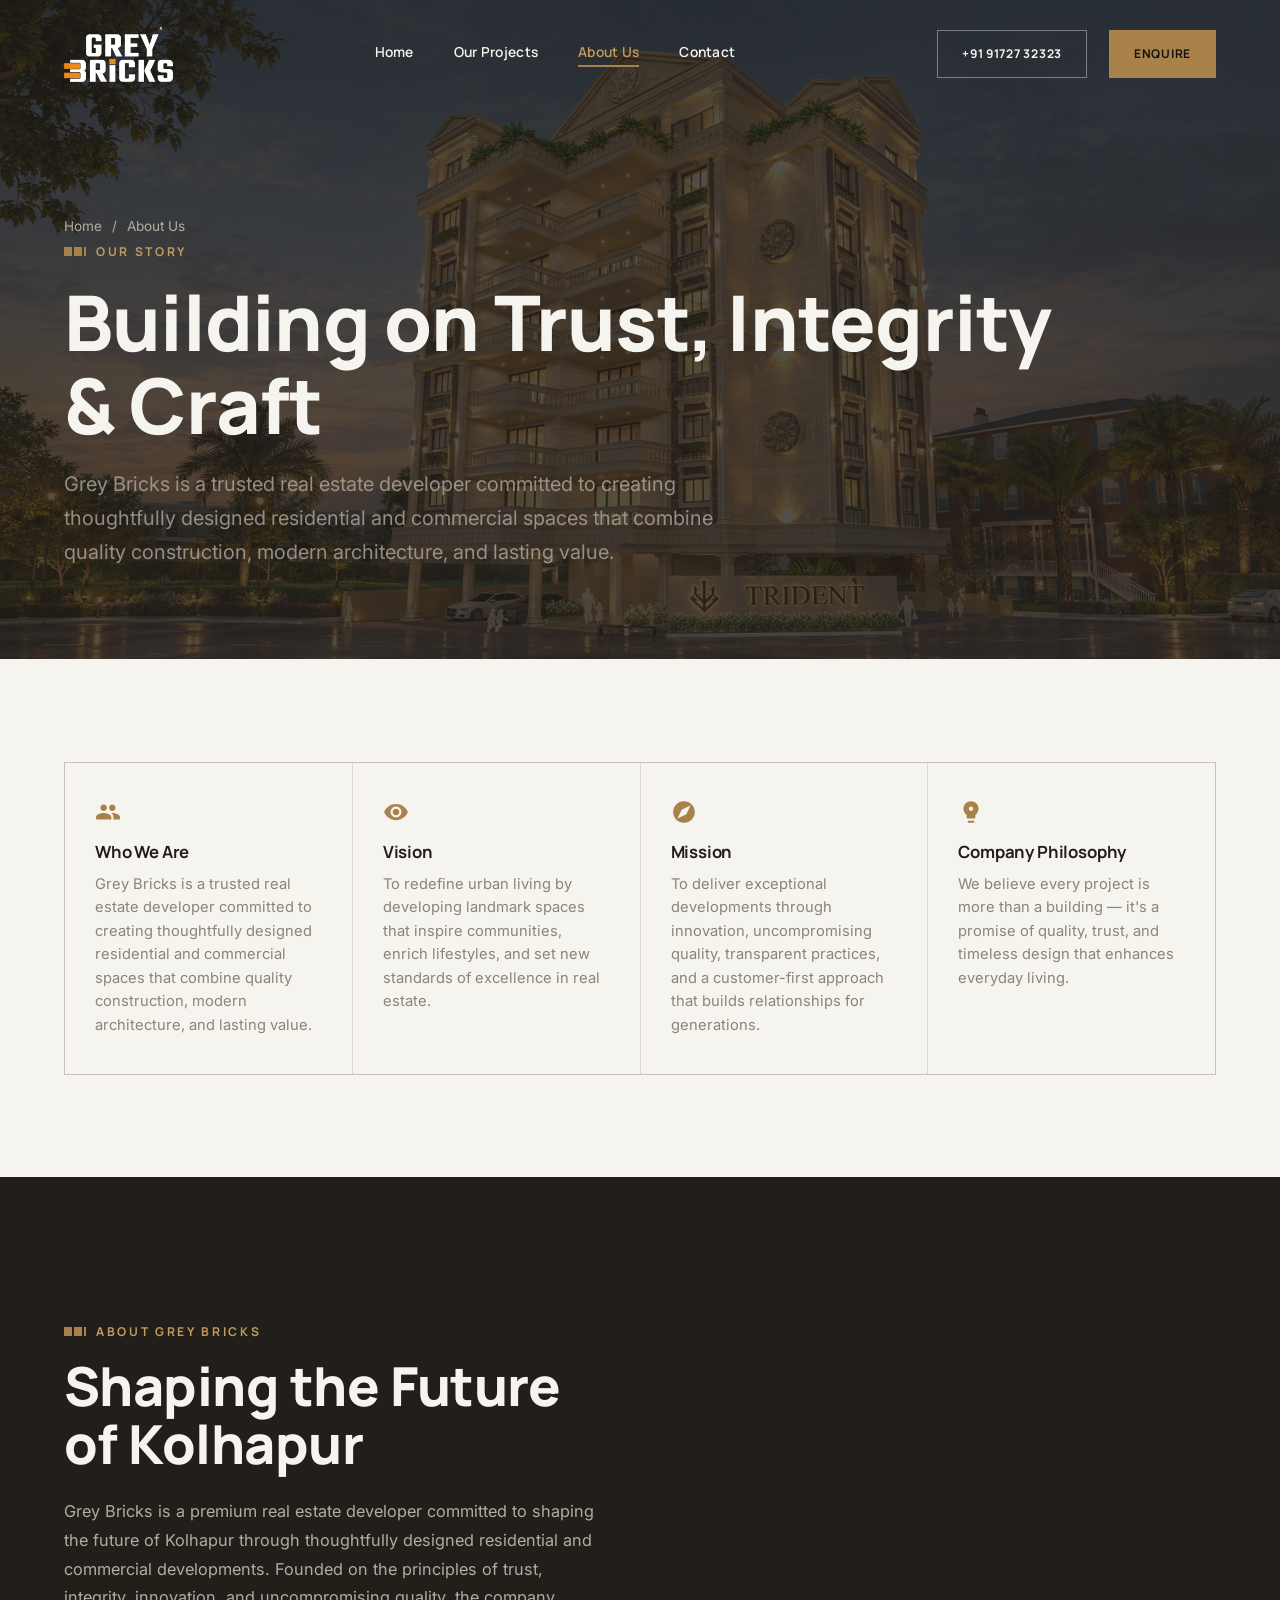
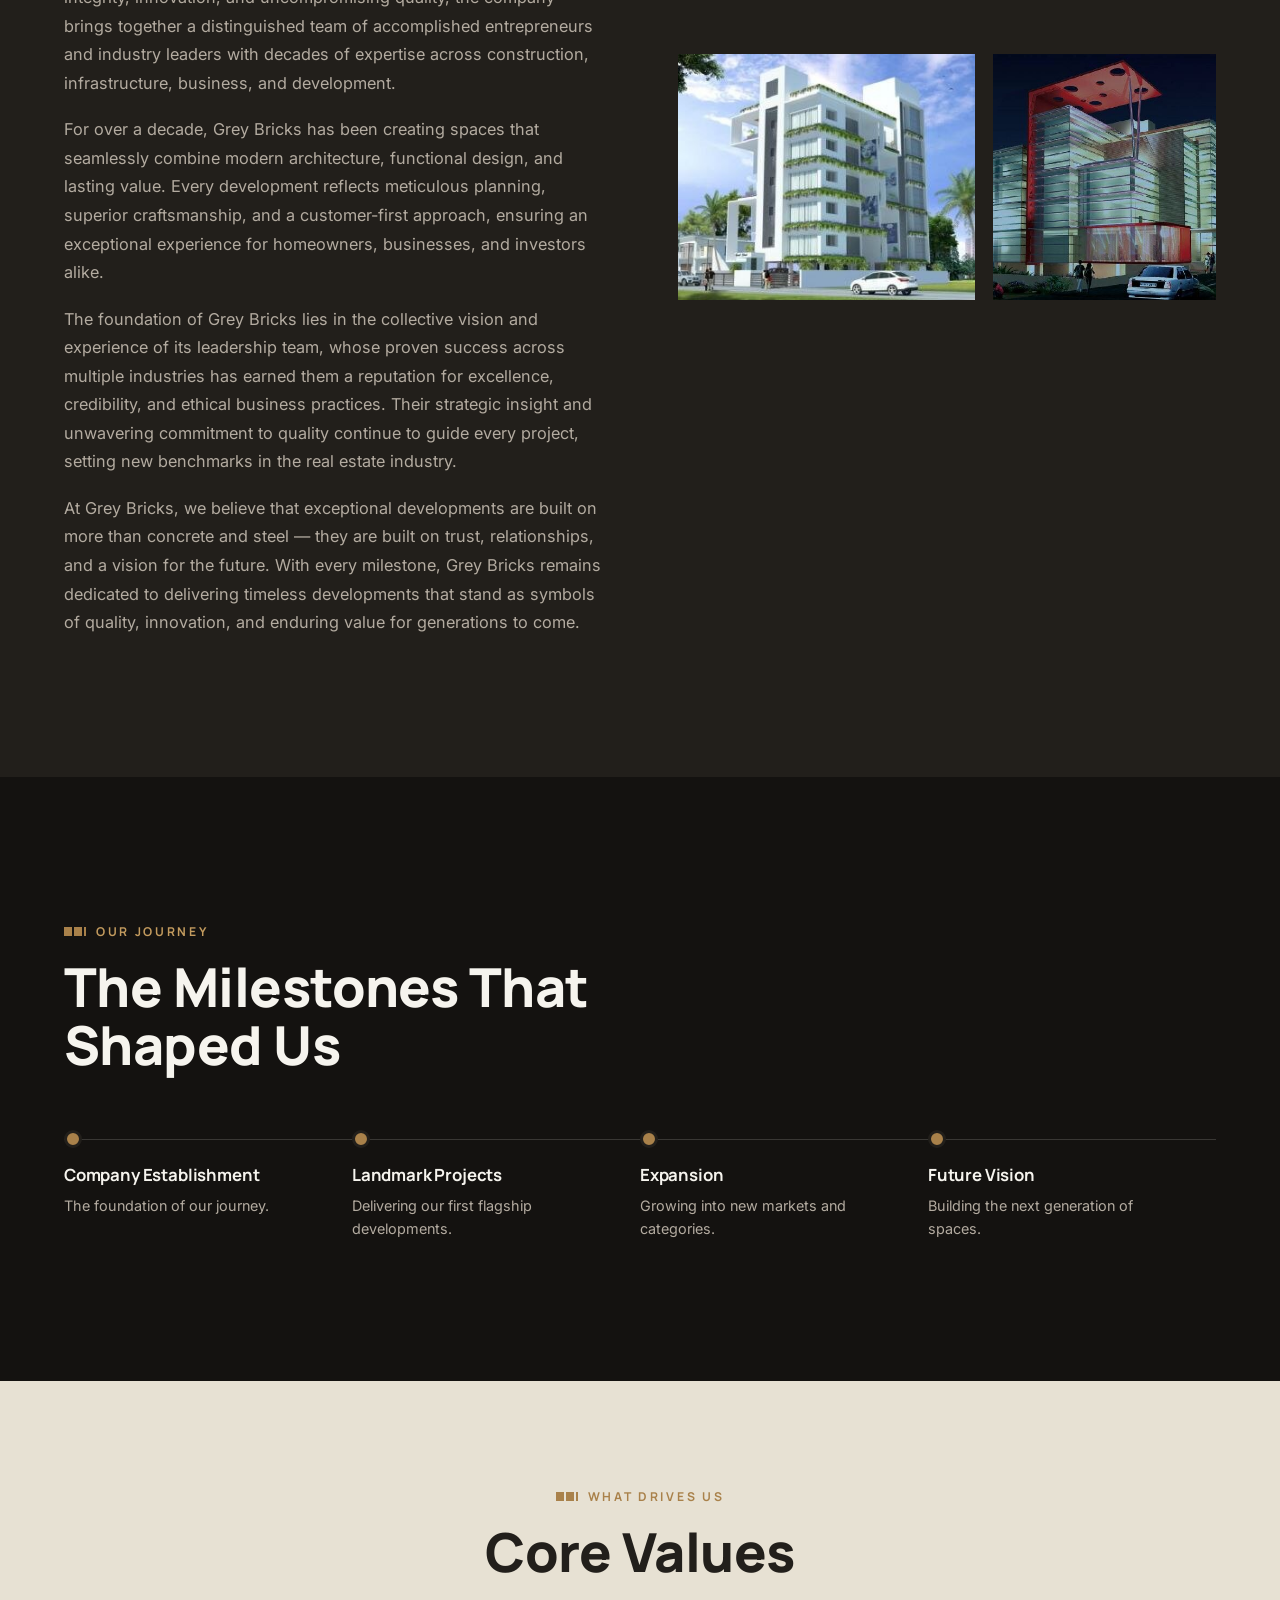
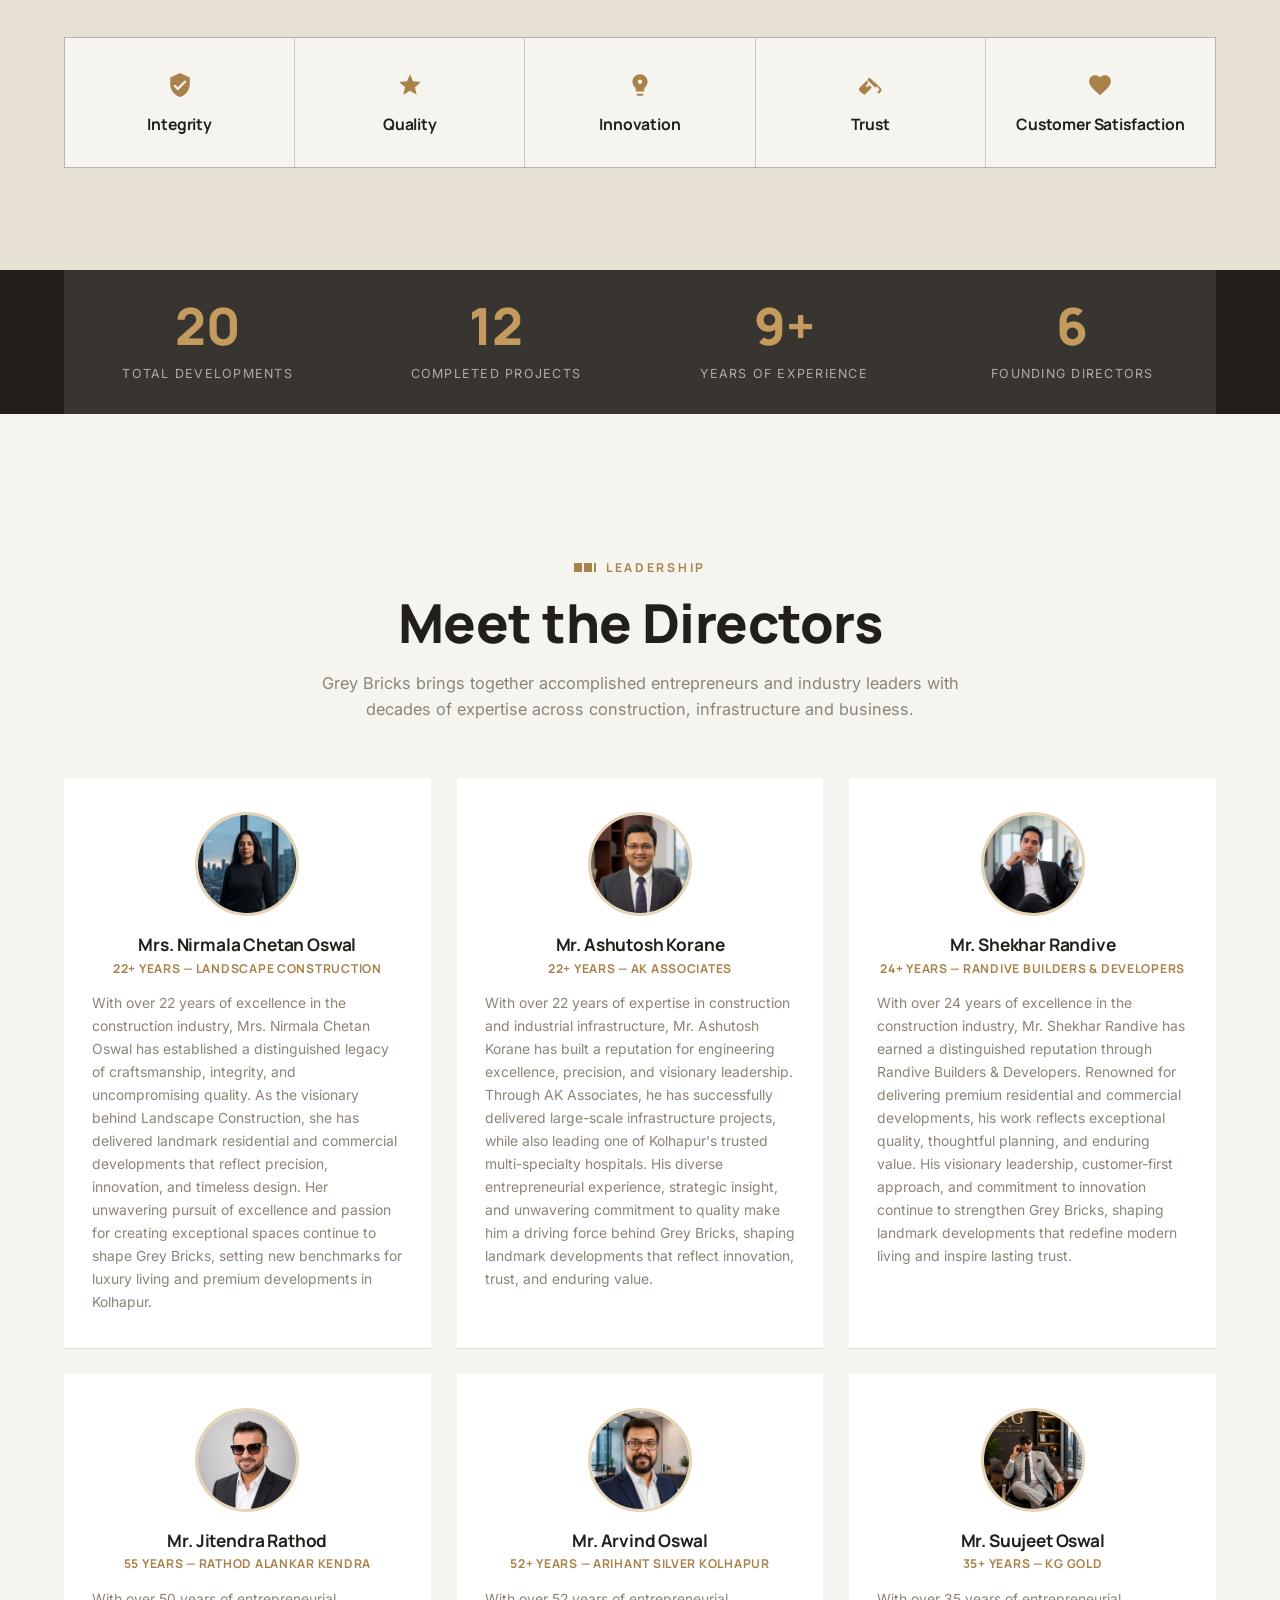
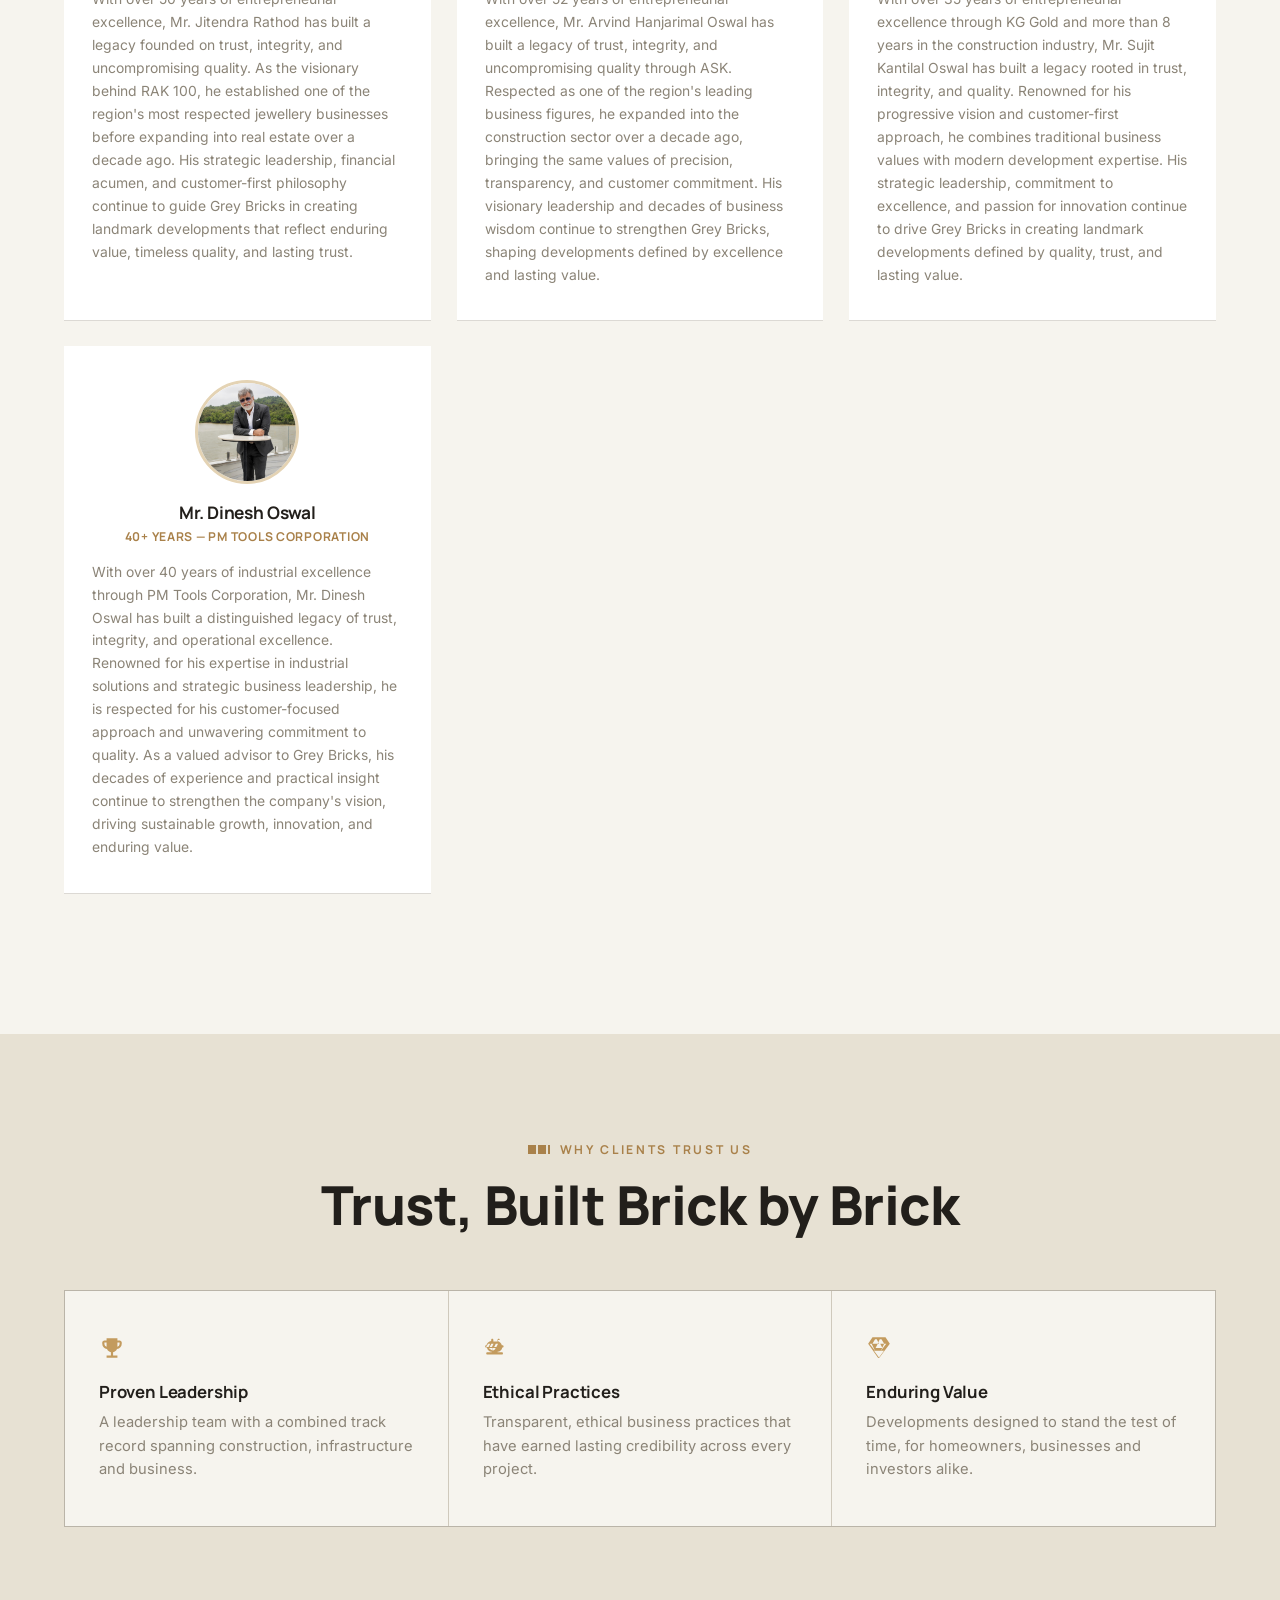
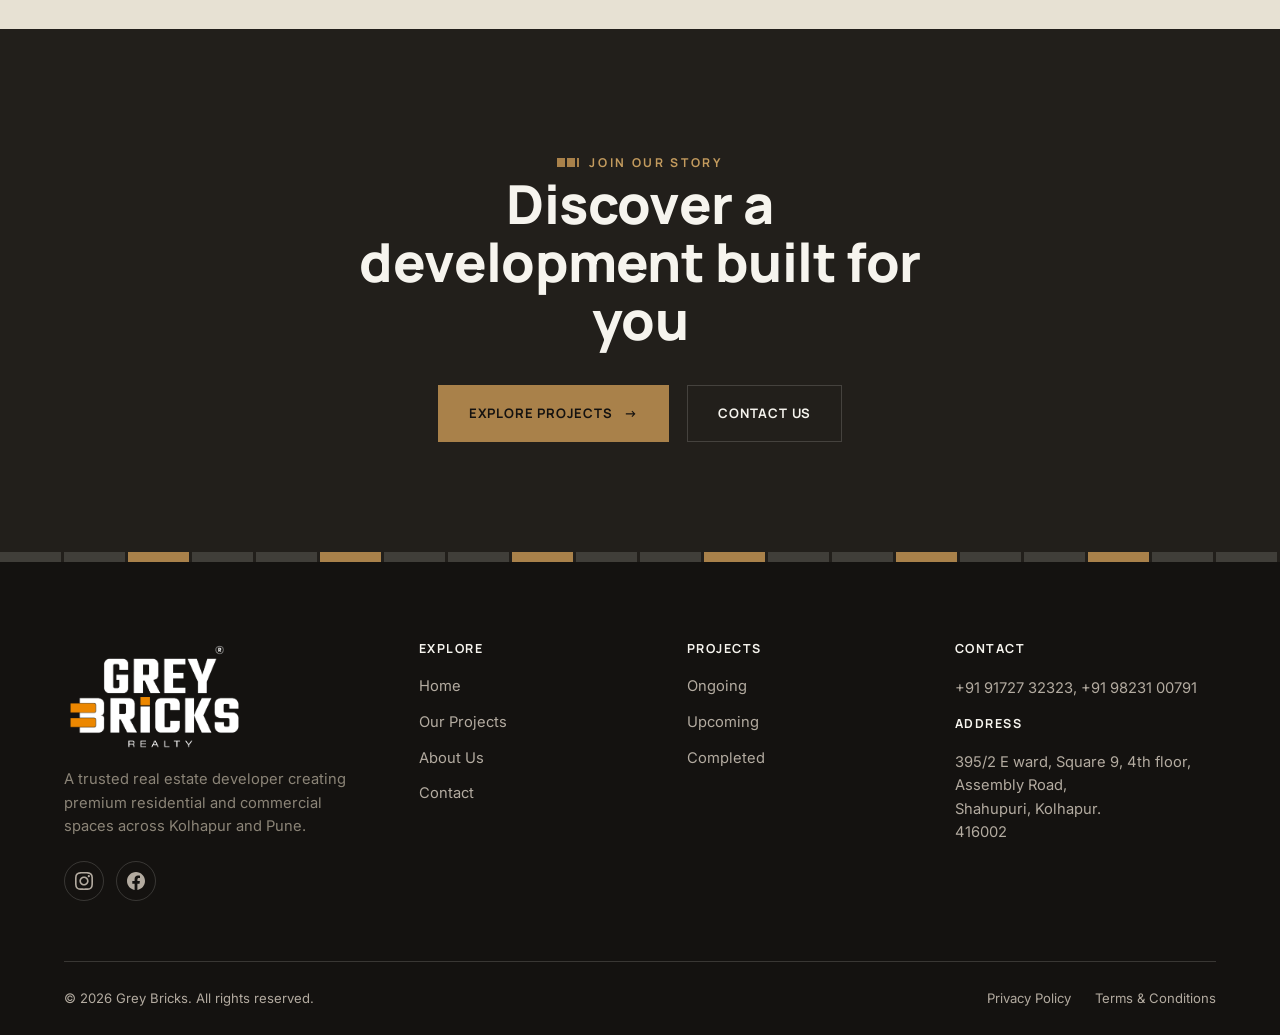
==== commit aec2b3e1: "- Add mobile-responsive carousel with dedicated -mob images using <picture> elements - Replace hero " ====
--- a/about.html
+++ b/about.html
@@ -163,49 +163,49 @@
 
       <article class="director-card r-item">
         <div class="director-photo"><img src="images/director-nirmala-oswal.jpg" alt="Nirmala Chetan Oswal, Director, Grey Bricks" loading="lazy"></div>
-        <h4>Nirmala Chetan Oswal</h4>
+        <h4>Mrs. Nirmala Chetan Oswal</h4>
         <span class="director-title">22+ Years — Landscape Construction</span>
         <p>With over 22 years of excellence in the construction industry, Mrs. Nirmala Chetan Oswal has established a distinguished legacy of craftsmanship, integrity, and uncompromising quality. As the visionary behind Landscape Construction, she has delivered landmark residential and commercial developments that reflect precision, innovation, and timeless design. Her unwavering pursuit of excellence and passion for creating exceptional spaces continue to shape Grey Bricks, setting new benchmarks for luxury living and premium developments in Kolhapur.</p>
       </article>
 
       <article class="director-card r-item">
         <div class="director-photo"><img src="images/director-ashutosh-korane.jpg" alt="Ashutosh Korane, Director, Grey Bricks" loading="lazy"></div>
-        <h4>Ashutosh Korane</h4>
+        <h4>Mr. Ashutosh Korane</h4>
         <span class="director-title">22+ Years — AK Associates</span>
         <p>With over 22 years of expertise in construction and industrial infrastructure, Mr. Ashutosh Korane has built a reputation for engineering excellence, precision, and visionary leadership. Through AK Associates, he has successfully delivered large-scale infrastructure projects, while also leading one of Kolhapur's trusted multi-specialty hospitals. His diverse entrepreneurial experience, strategic insight, and unwavering commitment to quality make him a driving force behind Grey Bricks, shaping landmark developments that reflect innovation, trust, and enduring value.</p>
       </article>
 
       <article class="director-card r-item">
         <div class="director-photo"><img src="images/director-shekhar-randive.jpg" alt="Shekhar Randive, Director, Grey Bricks" loading="lazy"></div>
-        <h4>Shekhar Randive</h4>
+        <h4>Mr. Shekhar Randive</h4>
         <span class="director-title">24+ Years — Randive Builders & Developers</span>
         <p>With over 24 years of excellence in the construction industry, Mr. Shekhar Randive has earned a distinguished reputation through Randive Builders & Developers. Renowned for delivering premium residential and commercial developments, his work reflects exceptional quality, thoughtful planning, and enduring value. His visionary leadership, customer-first approach, and commitment to innovation continue to strengthen Grey Bricks, shaping landmark developments that redefine modern living and inspire lasting trust.</p>
       </article>
 
       <article class="director-card r-item">
         <div class="director-photo"><img src="images/director-jitendra-rathod.jpg" alt="Jitendra Rathod, Director, Grey Bricks" loading="lazy"></div>
-        <h4>Jitendra Rathod</h4>
-        <span class="director-title">50+ Years — Rathod Alankar Kendra</span>
-        <p>With over 50 years of entrepreneurial excellence, Mr. Jitendra Rathod has built a legacy founded on trust, integrity, and uncompromising quality. As the visionary behind Rathod Alankar Kendra, he established one of the region's most respected jewellery businesses before expanding into real estate over a decade ago. His strategic leadership, financial acumen, and customer-first philosophy continue to guide Grey Bricks in creating landmark developments that reflect enduring value, timeless quality, and lasting trust.</p>
+        <h4>Mr. Jitendra Rathod</h4>
+        <span class="director-title">55 Years — Rathod Alankar Kendra</span>
+        <p>With over 50 years of entrepreneurial excellence, Mr. Jitendra Rathod has built a legacy founded on trust, integrity, and uncompromising quality. As the visionary behind RAK 100, he established one of the region's most respected jewellery businesses before expanding into real estate over a decade ago. His strategic leadership, financial acumen, and customer-first philosophy continue to guide Grey Bricks in creating landmark developments that reflect enduring value, timeless quality, and lasting trust.</p>
       </article>
 
       <article class="director-card r-item">
         <div class="director-photo"><img src="images/director-arvind-oswal.jpg" alt="Arvind Oswal, Director, Grey Bricks" loading="lazy"></div>
-        <h4>Arvind Oswal</h4>
+        <h4>Mr. Arvind Oswal</h4>
         <span class="director-title">52+ Years — Arihant Silver Kolhapur</span>
-        <p>With over 52 years of entrepreneurial excellence, Mr. Arvind Hanjarimal Oswal has built a legacy of trust, integrity, and uncompromising quality through Arihant Silver Kolhapur. Respected as one of the region's leading business figures, he expanded into the construction sector over a decade ago, bringing the same values of precision, transparency, and customer commitment. His visionary leadership and decades of business wisdom continue to strengthen Grey Bricks, shaping developments defined by excellence and lasting value.</p>
+        <p>With over 52 years of entrepreneurial excellence, Mr. Arvind Hanjarimal Oswal has built a legacy of trust, integrity, and uncompromising quality through ASK. Respected as one of the region's leading business figures, he expanded into the construction sector over a decade ago, bringing the same values of precision, transparency, and customer commitment. His visionary leadership and decades of business wisdom continue to strengthen Grey Bricks, shaping developments defined by excellence and lasting value.</p>
       </article>
 
       <article class="director-card r-item">
         <div class="director-photo"><img src="images/director-suujeet-oswal.jpg" alt="Suujeet Oswal, Director, Grey Bricks" loading="lazy"></div>
-        <h4>Suujeet Oswal</h4>
+        <h4>Mr. Suujeet Oswal</h4>
         <span class="director-title">35+ Years — KG Gold</span>
         <p>With over 35 years of entrepreneurial excellence through KG Gold and more than 8 years in the construction industry, Mr. Sujit Kantilal Oswal has built a legacy rooted in trust, integrity, and quality. Renowned for his progressive vision and customer-first approach, he combines traditional business values with modern development expertise. His strategic leadership, commitment to excellence, and passion for innovation continue to drive Grey Bricks in creating landmark developments defined by quality, trust, and lasting value.</p>
       </article>
 
       <article class="director-card r-item">
         <div class="director-photo"><img src="images/director-dinesh-oswal.jpg" alt="Dinesh Oswal, Director, Grey Bricks" loading="lazy"></div>
-        <h4>Dinesh Oswal</h4>
+        <h4>Mr. Dinesh Oswal</h4>
         <span class="director-title">40+ Years — PM Tools Corporation</span>
         <p>With over 40 years of industrial excellence through PM Tools Corporation, Mr. Dinesh Oswal has built a distinguished legacy of trust, integrity, and operational excellence. Renowned for his expertise in industrial solutions and strategic business leadership, he is respected for his customer-focused approach and unwavering commitment to quality. As a valued advisor to Grey Bricks, his decades of experience and practical insight continue to strengthen the company's vision, driving sustainable growth, innovation, and enduring value.</p>
       </article>
@@ -279,8 +279,13 @@
       </div>
       <div class="footer-col">
         <h4>Contact</h4>
-        <a href="tel:+919172732323">+91 91727 32323</a>
-        <span style="display:block;color:var(--grey-light);font-size:.92rem">Kolhapur, Maharashtra</span>
+        <span style="color: var(--grey-light); font-size: 0.92rem">+91 91727 32323, +91 98231 00791</span>
+        <h4 style="margin-top: 16px">Address</h4>
+        <span style="display:block;color:var(--grey-light);font-size:.92rem">395/2 E ward, Square 9, 4th floor, Assembly Road,
+                    </br>
+                    Shahupuri, Kolhapur.
+                    </br>
+                    416002</span>
       </div>
     </div>
     <div class="footer-bottom">
--- a/css/style.css
+++ b/css/style.css
@@ -1473,7 +1473,7 @@
   content: "";
   position: absolute;
   inset: 0;
-  background-image: url("../images/hero-02.jpg");
+  background-image: url("../images/hero-trident.png");
   background-size: cover;
   background-position: center;
   opacity: 0.22;
@@ -1588,4 +1588,38 @@
     padding-top: 150px;
     padding-bottom: 60px;
   }
-}
+  .page-hero::before {
+    background-image: url("../images/hero-trident-mob.png");
+  }
+
+  /* ---- Hero carousel mobile ---- */
+  .hero {
+    min-height: 100vh;
+    min-height: 100dvh;
+  }
+  .hero-slide img {
+    object-fit: cover;
+    object-position: top center;
+    transform: none;
+    transition: none;
+  }
+  .hero-slide.active img {
+    transform: none;
+  }
+  .hero-slide-info {
+    padding-bottom: 100px;
+    padding-left: 20px;
+    padding-right: 20px;
+  }
+  .hero-slide-info h1 {
+    font-size: 1.8rem;
+  }
+  .hero-slide-info .lead {
+    font-size: 0.9rem;
+    max-width: 100%;
+  }
+  .hero-cta .btn {
+    padding: 12px 24px;
+    font-size: 0.85rem;
+  }
+}
